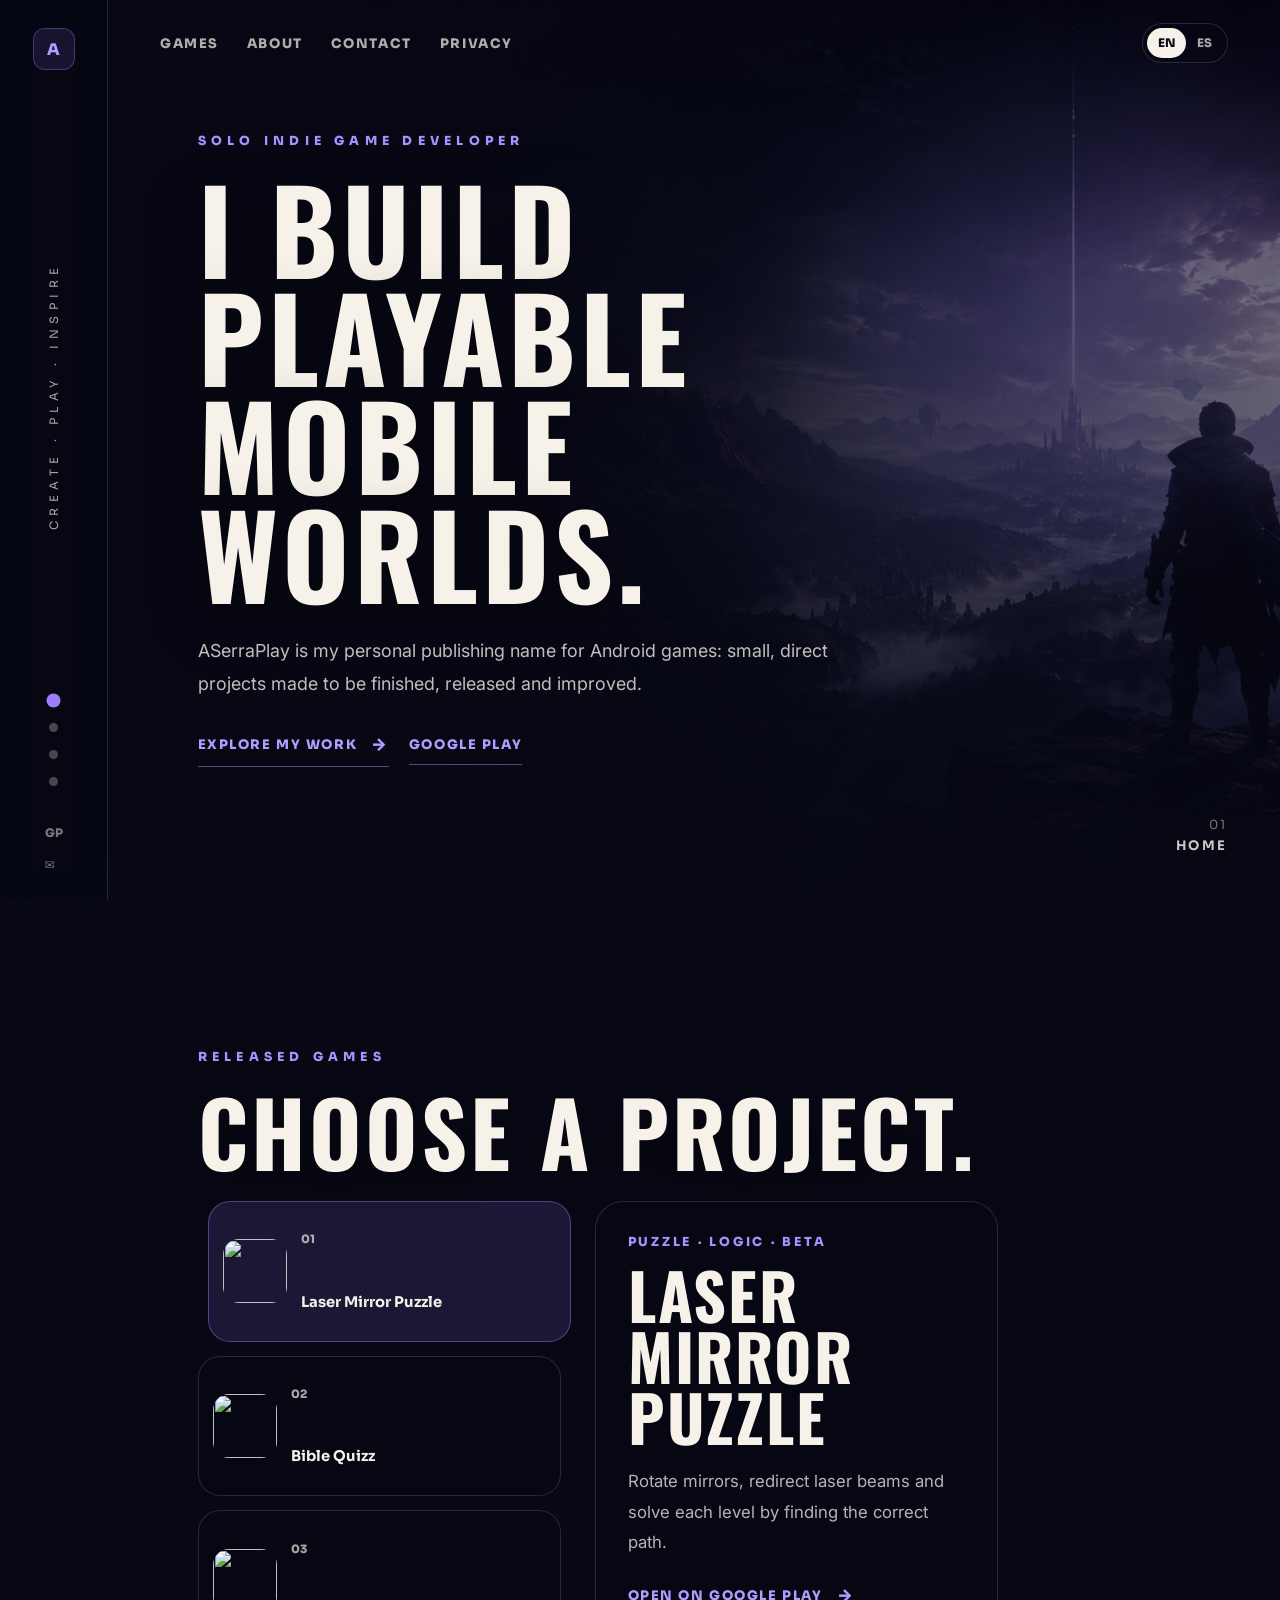
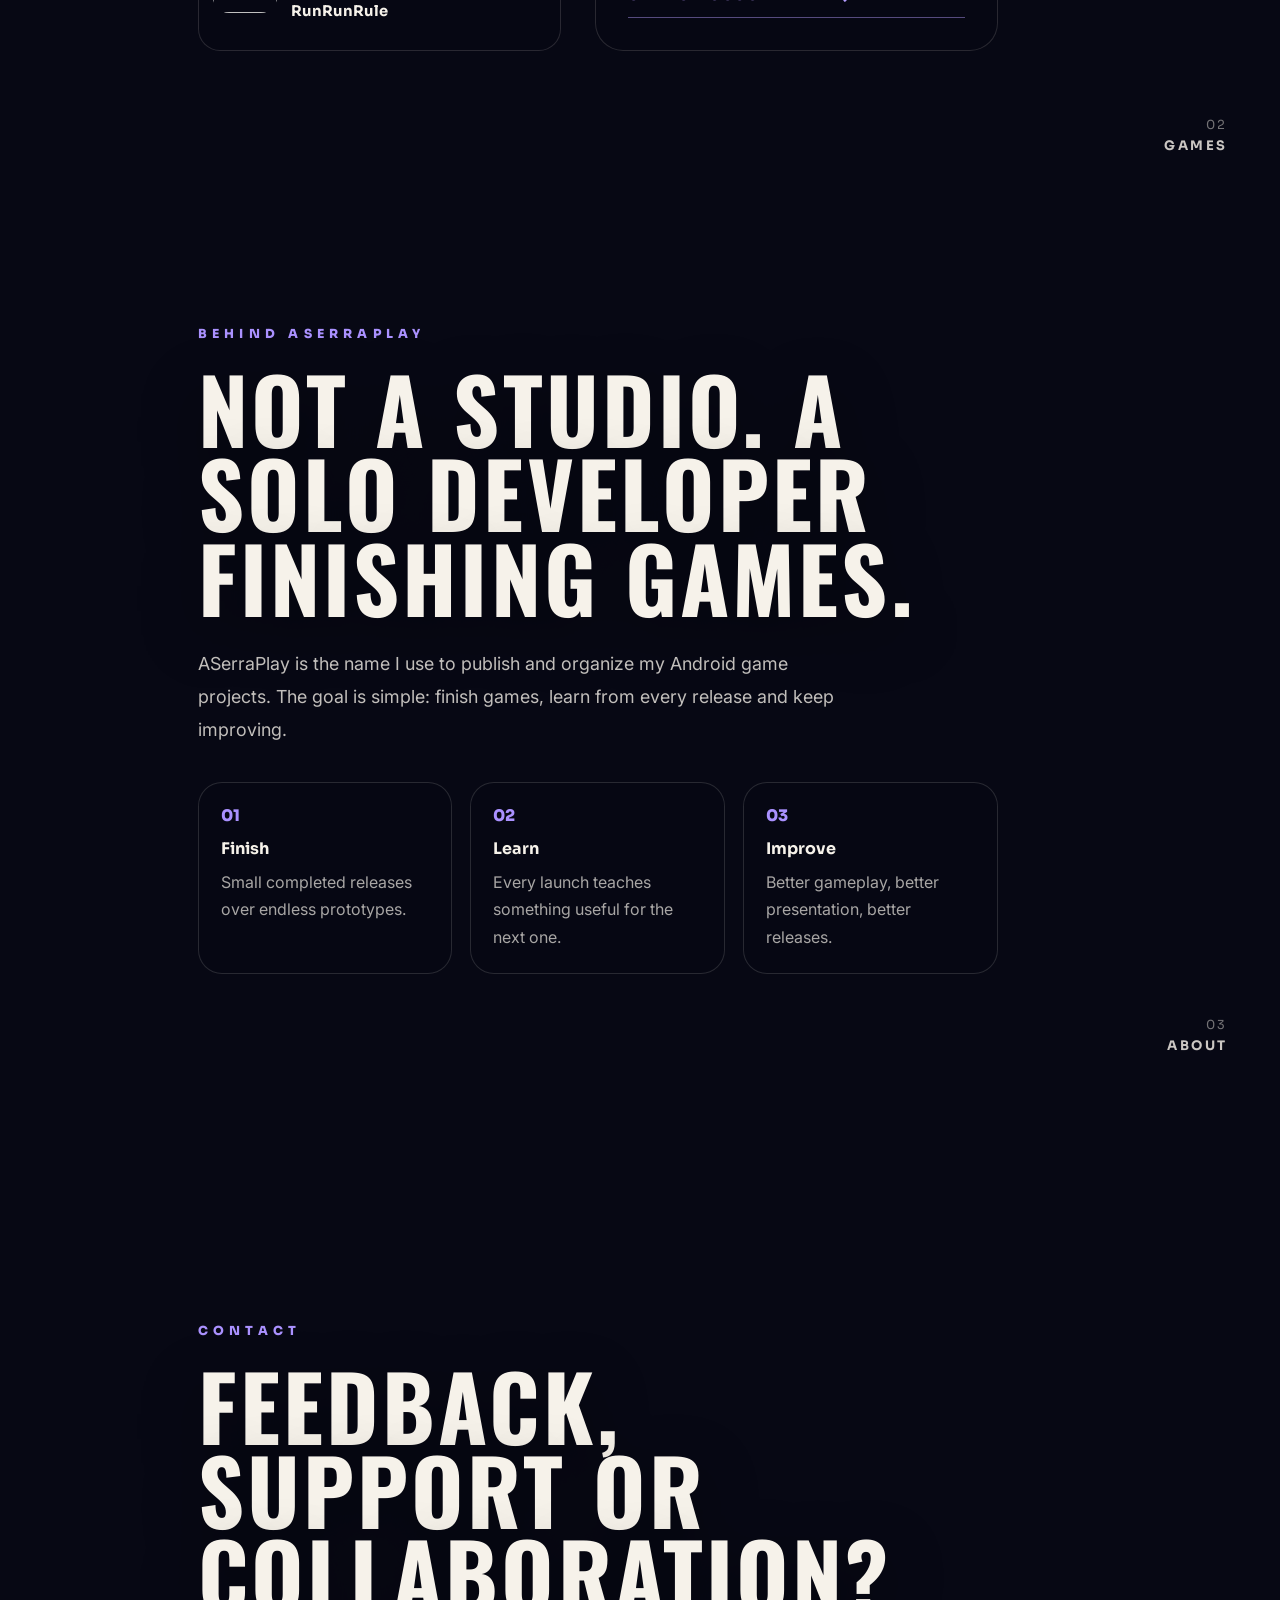
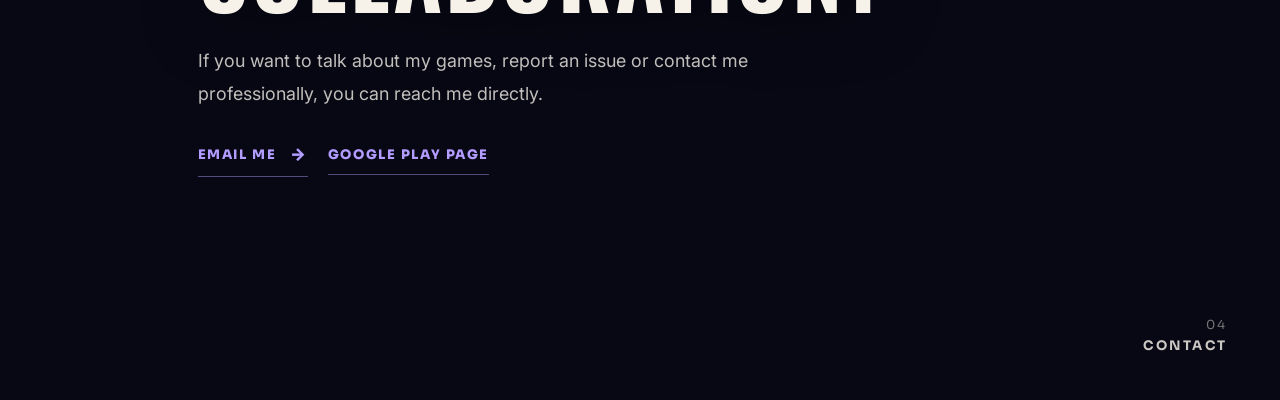
==== index.html @ 37aaf628 "Add files via upload" ====
<!DOCTYPE html>
<html lang="en">
<head>
	<meta charset="UTF-8" />
	<meta name="viewport" content="width=device-width, initial-scale=1.0" />
	<meta name="description" content="ASerraPlay - Solo indie game developer publishing Android games on Google Play." />
	<meta name="theme-color" content="#070814" />
	<title>ASerraPlay | Solo Indie Game Developer</title>

	<link rel="preconnect" href="https://fonts.googleapis.com">
	<link rel="preconnect" href="https://fonts.gstatic.com" crossorigin>
	<link href="https://fonts.googleapis.com/css2?family=Inter:wght@400;500;600;700;800;900&family=Oswald:wght@500;600;700&family=Sora:wght@500;600;700;800&display=swap" rel="stylesheet">
	<link rel="stylesheet" href="style.css" />
</head>

<body data-section="home">
	<div class="background-layer" aria-hidden="true">
		<div class="background-image"></div>
		<div class="background-wash"></div>
	</div>

	<aside class="side-rail" aria-label="Section navigation">
		<a class="rail-logo" href="#home" aria-label="ASerraPlay home">A</a>

		<div class="rail-word">
			<span data-i18n="rail_word">CREATE · PLAY · INSPIRE</span>
		</div>

		<nav class="rail-nav">
			<a class="rail-dot active" href="#home" data-section-link="home" aria-label="Home"></a>
			<a class="rail-dot" href="#games" data-section-link="games" aria-label="Games"></a>
			<a class="rail-dot" href="#about" data-section-link="about" aria-label="About"></a>
			<a class="rail-dot" href="#contact" data-section-link="contact" aria-label="Contact"></a>
		</nav>

		<div class="rail-social">
			<a href="https://play.google.com/store/apps/dev?id=6847439413900177313" target="_blank" rel="noopener noreferrer" aria-label="Google Play">GP</a>
			<a href="mailto:josevicentevicedosilla@gmail.com" aria-label="Email">✉</a>
		</div>
	</aside>

	<header class="topbar">
		<a class="mobile-brand" href="#home">ASerraPlay</a>

		<nav class="topnav" aria-label="Main navigation">
			<a href="#games" data-i18n="nav_games">Games</a>
			<a href="#about" data-i18n="nav_about">About</a>
			<a href="#contact" data-i18n="nav_contact">Contact</a>
			<a href="privacy.html" data-i18n="nav_privacy">Privacy</a>
		</nav>

		<div class="language-switcher" aria-label="Language selector">
			<button type="button" class="language-button active" data-lang="en">EN</button>
			<button type="button" class="language-button" data-lang="es">ES</button>
		</div>
	</header>

	<main class="chapters">
		<section id="home" class="chapter section-watch" data-section="home">
			<div class="chapter-content hero-content">
				<p class="kicker" data-i18n="home_kicker">Solo indie game developer</p>
				<h1 data-i18n="home_title">I build playable mobile worlds.</h1>
				<p class="chapter-text" data-i18n="home_text">
					ASerraPlay is my personal publishing name for Android games: small, direct projects made to be finished, released and improved.
				</p>

				<div class="chapter-actions">
					<a class="action-link primary" href="#games" data-i18n="home_cta">Explore my work</a>
					<a class="action-link" href="https://play.google.com/store/apps/dev?id=6847439413900177313" target="_blank" rel="noopener noreferrer">Google Play</a>
				</div>
			</div>

			<div class="chapter-index">
				<span>01</span>
				<strong data-i18n="chapter_home">Home</strong>
			</div>
		</section>

		<section id="games" class="chapter section-watch" data-section="games">
			<div class="chapter-content games-content">
				<p class="kicker" data-i18n="games_kicker">Released games</p>
				<h2 data-i18n="games_title">Choose a project.</h2>

				<div class="game-stage">
					<div class="game-selector">
						<button class="game-card active" type="button" data-game="laser">
							<img src="https://play-lh.googleusercontent.com/yQySyCnis-KyZTVJMyufh77u9h9bN7KaXSWyweacwN7jy5VwGs_YK_ooF5tl-D0qNmTYKsL-tqhNGzgUgcr3vUo=s256" alt="">
							<span>01</span>
							<strong>Laser Mirror Puzzle</strong>
						</button>

						<button class="game-card" type="button" data-game="bible">
							<img src="https://play-lh.googleusercontent.com/8DmC3WQOvi0omWAX_V3aAlQJLsZTV8gu2kR1A9wtyAd9uMGAxjlXt8NqHxiJWxFTuOM=s256" alt="">
							<span>02</span>
							<strong>Bible Quizz</strong>
						</button>

						<button class="game-card" type="button" data-game="run">
							<img src="https://play-lh.googleusercontent.com/ning4Homll1jps-1wHqouR8YaxKLoKPQzPh86eDR9NspYvNKkcCckux7GwgStFdjnOg=s256" alt="">
							<span>03</span>
							<strong>RunRunRule</strong>
						</button>
					</div>

					<article class="game-detail">
						<p id="gameGenre" class="game-genre">Puzzle · Logic · Beta</p>
						<h3 id="gameTitle">Laser Mirror Puzzle</h3>
						<p id="gameDescription">
							Rotate mirrors, redirect laser beams and solve each level by finding the correct path.
						</p>
						<a id="gameLink" class="action-link primary" href="https://play.google.com/store/apps/details?id=com.ASerraPlay.lasermirror" target="_blank" rel="noopener noreferrer" data-i18n="game_open">
							Open on Google Play
						</a>
					</article>
				</div>
			</div>

			<div class="chapter-index">
				<span>02</span>
				<strong data-i18n="chapter_games">Games</strong>
			</div>
		</section>

		<section id="about" class="chapter section-watch" data-section="about">
			<div class="chapter-content about-content">
				<p class="kicker" data-i18n="about_kicker">Behind ASerraPlay</p>
				<h2 data-i18n="about_title">Not a studio. A solo developer finishing games.</h2>
				<p class="chapter-text" data-i18n="about_text">
					ASerraPlay is the name I use to publish and organize my Android game projects. The goal is simple:
					finish games, learn from every release and keep improving.
				</p>

				<div class="principles">
					<div>
						<span>01</span>
						<strong data-i18n="principle_1_title">Finish</strong>
						<p data-i18n="principle_1_text">Small completed releases over endless prototypes.</p>
					</div>
					<div>
						<span>02</span>
						<strong data-i18n="principle_2_title">Learn</strong>
						<p data-i18n="principle_2_text">Every launch teaches something useful for the next one.</p>
					</div>
					<div>
						<span>03</span>
						<strong data-i18n="principle_3_title">Improve</strong>
						<p data-i18n="principle_3_text">Better gameplay, better presentation, better releases.</p>
					</div>
				</div>
			</div>

			<div class="chapter-index">
				<span>03</span>
				<strong data-i18n="chapter_about">About</strong>
			</div>
		</section>

		<section id="contact" class="chapter section-watch" data-section="contact">
			<div class="chapter-content contact-content">
				<p class="kicker" data-i18n="contact_kicker">Contact</p>
				<h2 data-i18n="contact_title">Feedback, support or collaboration?</h2>
				<p class="chapter-text" data-i18n="contact_text">
					If you want to talk about my games, report an issue or contact me professionally, you can reach me directly.
				</p>

				<div class="chapter-actions">
					<a class="action-link primary" href="mailto:josevicentevicedosilla@gmail.com" data-i18n="contact_email">Email me</a>
					<a class="action-link" href="https://play.google.com/store/apps/dev?id=6847439413900177313" target="_blank" rel="noopener noreferrer" data-i18n="contact_play">Google Play page</a>
				</div>
			</div>

			<div class="chapter-index">
				<span>04</span>
				<strong data-i18n="chapter_contact">Contact</strong>
			</div>
		</section>
	</main>

	<script src="script.js"></script>
</body>
</html>
---- style.css ----
* {
	box-sizing: border-box;
	margin: 0;
	padding: 0;
}

:root {
	--bg: #070814;
	--text: #f6f2ea;
	--muted: rgba(246, 242, 234, 0.68);
	--soft: rgba(246, 242, 234, 0.12);
	--line: rgba(246, 242, 234, 0.14);
	--accent: #9c7cff;
	--accent-2: #e7b86f;
	--panel: rgba(7, 8, 20, 0.42);
	--panel-strong: rgba(7, 8, 20, 0.68);
	--font-body: Inter, system-ui, sans-serif;
	--font-display: Oswald, Inter, system-ui, sans-serif;
	--font-ui: Sora, Inter, system-ui, sans-serif;

	--bg-image: url("assets/backgrounds/home-bg.png");
	--bg-position: center center;
	--bg-size: cover;
	--bg-opacity: 1;
	--shade-left: rgba(7, 8, 20, 0.95);
	--shade-mid: rgba(7, 8, 20, 0.55);
	--shade-right: rgba(7, 8, 20, 0.18);
}

body[data-section="home"] {
	--bg-image: url("assets/backgrounds/home-bg.png");
	--bg-position: center center;
	--shade-left: rgba(7, 8, 20, 0.96);
	--shade-mid: rgba(7, 8, 20, 0.58);
	--shade-right: rgba(7, 8, 20, 0.18);
}

body[data-section="games"] {
	--bg-image: url("assets/backgrounds/games-bg.png");
	--bg-position: center top;
	--shade-left: rgba(7, 8, 20, 0.95);
	--shade-mid: rgba(7, 8, 20, 0.66);
	--shade-right: rgba(7, 8, 20, 0.32);
}

body[data-section="about"] {
	--bg-image: url("assets/backgrounds/about-bg.png");
	--bg-position: center center;
	--shade-left: rgba(7, 8, 20, 0.95);
	--shade-mid: rgba(7, 8, 20, 0.60);
	--shade-right: rgba(7, 8, 20, 0.24);
}

body[data-section="contact"] {
	--bg-image: url("assets/backgrounds/contact-bg.png");
	--bg-position: center bottom;
	--shade-left: rgba(7, 8, 20, 0.96);
	--shade-mid: rgba(7, 8, 20, 0.62);
	--shade-right: rgba(7, 8, 20, 0.28);
}

html {
	scroll-behavior: smooth;
	scroll-snap-type: y mandatory;
}

body {
	min-height: 100vh;
	background: var(--bg);
	color: var(--text);
	font-family: var(--font-body);
	overflow-x: hidden;
}

a {
	color: inherit;
	text-decoration: none;
}

button {
	font: inherit;
}

.background-layer {
	position: fixed;
	inset: 0;
	z-index: -10;
	overflow: hidden;
	background: #070814;
}

.background-image {
	position: absolute;
	inset: 0;
	background-image: var(--bg-image);
	background-size: var(--bg-size);
	background-position: var(--bg-position);
	background-repeat: no-repeat;
	opacity: var(--bg-opacity);
	transform: scale(1.035);
	filter: saturate(0.95) contrast(1.06);
	transition:
		background-image 0.55s ease,
		background-position 0.7s ease,
		filter 0.7s ease,
		transform 0.7s ease;
}

.background-wash {
	position: absolute;
	inset: 0;
	background:
		linear-gradient(90deg, var(--shade-left) 0%, var(--shade-mid) 43%, var(--shade-right) 100%),
		radial-gradient(circle at 84% 34%, rgba(156, 124, 255, 0.18), transparent 25%),
		linear-gradient(180deg, rgba(7,8,20,0.18), rgba(7,8,20,0.72) 76%, rgba(7,8,20,0.92));
	transition: background 0.7s ease;
}

.side-rail {
	position: fixed;
	inset: 0 auto 0 0;
	width: 108px;
	z-index: 20;
	border-right: 1px solid var(--line);
	background: rgba(7, 8, 20, 0.36);
	backdrop-filter: blur(18px);
	display: grid;
	grid-template-rows: 96px 1fr auto auto;
	justify-items: center;
}

.rail-logo {
	width: 42px;
	height: 42px;
	margin-top: 28px;
	display: grid;
	place-items: center;
	border-radius: 12px;
	background: rgba(156, 124, 255, 0.12);
	border: 1px solid rgba(156, 124, 255, 0.34);
	color: #b39cff;
	font-family: var(--font-ui);
	font-weight: 900;
}

.rail-word {
	align-self: center;
	writing-mode: vertical-rl;
	transform: rotate(180deg);
	color: var(--muted);
	font-family: var(--font-ui);
	font-size: 0.72rem;
	letter-spacing: 0.48em;
	text-transform: uppercase;
}

.rail-nav {
	display: grid;
	gap: 18px;
	align-self: center;
	margin-bottom: 40px;
}

.rail-dot {
	width: 9px;
	height: 9px;
	border-radius: 999px;
	background: rgba(246,242,234,0.28);
	transition: transform 0.2s ease, background 0.2s ease;
}

.rail-dot.active,
.rail-dot:hover {
	background: var(--accent);
	transform: scale(1.55);
}

.rail-social {
	display: grid;
	gap: 18px;
	margin-bottom: 28px;
	color: rgba(246,242,234,0.48);
	font-family: var(--font-ui);
	font-weight: 900;
	font-size: 0.74rem;
}

.rail-social a:hover {
	color: var(--text);
}

.topbar {
	position: fixed;
	z-index: 18;
	left: 108px;
	right: 0;
	top: 0;
	min-height: 86px;
	display: flex;
	align-items: center;
	justify-content: space-between;
	padding: 0 52px;
	pointer-events: none;
}

.mobile-brand,
.topnav,
.language-switcher {
	pointer-events: auto;
}

.mobile-brand {
	display: none;
	font-family: var(--font-ui);
	font-weight: 900;
}

.topnav {
	display: flex;
	align-items: center;
	gap: 28px;
	color: rgba(246,242,234,0.70);
	font-family: var(--font-ui);
	font-size: 0.82rem;
	font-weight: 800;
	text-transform: uppercase;
	letter-spacing: 0.12em;
}

.topnav a {
	transition: color 0.2s ease, transform 0.2s ease;
}

.topnav a:hover {
	color: var(--text);
	transform: translateY(-2px);
}

.language-switcher {
	display: inline-flex;
	padding: 4px;
	border: 1px solid var(--line);
	border-radius: 999px;
	background: rgba(7,8,20,0.36);
	backdrop-filter: blur(16px);
}

.language-button {
	cursor: pointer;
	border: 0;
	padding: 8px 11px;
	border-radius: 999px;
	background: transparent;
	color: var(--muted);
	font-family: var(--font-ui);
	font-size: 0.74rem;
	font-weight: 900;
}

.language-button.active,
.language-button:hover {
	background: var(--text);
	color: var(--bg);
}

.chapters {
	margin-left: 108px;
}

.chapter {
	position: relative;
	min-height: 100vh;
	scroll-snap-align: start;
	display: flex;
	align-items: center;
	padding: 120px 7vw;
}

.chapter-content {
	max-width: 800px;
	animation: chapterIn 0.85s cubic-bezier(.2,.8,.2,1) both;
}

@keyframes chapterIn {
	from {
		opacity: 0;
		transform: translateY(28px);
	}
	to {
		opacity: 1;
		transform: translateY(0);
	}
}

.kicker {
	color: #aa91ff;
	font-family: var(--font-ui);
	font-size: 0.78rem;
	font-weight: 900;
	letter-spacing: 0.42em;
	text-transform: uppercase;
	margin-bottom: 24px;
}

h1,
h2 {
	font-family: var(--font-display);
	font-weight: 700;
	text-transform: uppercase;
	letter-spacing: 0.035em;
	line-height: 0.94;
	text-shadow: 0 18px 60px rgba(0,0,0,0.42);
}

h1 {
	font-size: clamp(4.2rem, 9vw, 9.7rem);
	max-width: 980px;
	margin-bottom: 28px;
}

h2 {
	font-size: clamp(3.3rem, 7vw, 7.2rem);
	max-width: 920px;
	margin-bottom: 28px;
}

.chapter-text {
	color: rgba(246,242,234,0.78);
	max-width: 650px;
	font-size: 1.12rem;
	line-height: 1.85;
	margin-bottom: 34px;
}

.chapter-actions {
	display: flex;
	flex-wrap: wrap;
	align-items: center;
	gap: 20px;
}

.action-link {
	position: relative;
	display: inline-flex;
	align-items: center;
	gap: 14px;
	color: #b39cff;
	font-family: var(--font-ui);
	font-size: 0.82rem;
	font-weight: 900;
	letter-spacing: 0.12em;
	text-transform: uppercase;
	padding-bottom: 12px;
}

.action-link::after {
	content: "";
	position: absolute;
	left: 0;
	bottom: 0;
	width: 100%;
	height: 1px;
	background: currentColor;
	opacity: 0.45;
	transition: width 0.2s ease;
}

.action-link:hover::after {
	width: 130%;
}

.action-link.primary::before {
	content: "→";
	order: 2;
	font-size: 1.05rem;
}

.chapter-index {
	position: absolute;
	right: 52px;
	bottom: 46px;
	display: grid;
	gap: 4px;
	text-align: right;
	color: rgba(246,242,234,0.46);
	font-family: var(--font-ui);
	text-transform: uppercase;
	letter-spacing: 0.16em;
}

.chapter-index span {
	font-size: 0.78rem;
}

.chapter-index strong {
	color: rgba(246,242,234,0.82);
	font-size: 0.82rem;
}

.game-stage {
	display: grid;
	grid-template-columns: minmax(280px, 440px) minmax(320px, 560px);
	gap: 34px;
	align-items: stretch;
}

.game-selector {
	display: grid;
	gap: 14px;
}

.game-card {
	cursor: pointer;
	border: 1px solid var(--line);
	background: rgba(7,8,20,0.46);
	backdrop-filter: blur(14px);
	border-radius: 22px;
	padding: 14px;
	color: var(--text);
	display: grid;
	grid-template-columns: 64px auto;
	gap: 14px;
	align-items: center;
	text-align: left;
	transition: transform 0.22s ease, background 0.22s ease, border-color 0.22s ease;
}

.game-card:hover,
.game-card.active {
	transform: translateX(10px);
	background: rgba(156,124,255,0.14);
	border-color: rgba(156,124,255,0.42);
}

.game-card img {
	width: 64px;
	height: 64px;
	border-radius: 16px;
	object-fit: cover;
	grid-row: span 2;
}

.game-card span {
	color: var(--muted);
	font-family: var(--font-ui);
	font-size: 0.72rem;
	font-weight: 900;
}

.game-card strong {
	font-family: var(--font-ui);
	font-size: 0.92rem;
}

.game-detail {
	border: 1px solid var(--line);
	background: rgba(7,8,20,0.44);
	backdrop-filter: blur(18px);
	border-radius: 28px;
	padding: 32px;
	min-height: 320px;
	display: flex;
	flex-direction: column;
	justify-content: center;
}

.game-genre {
	color: #aa91ff;
	font-family: var(--font-ui);
	font-size: 0.78rem;
	font-weight: 900;
	letter-spacing: 0.22em;
	text-transform: uppercase;
	margin-bottom: 14px;
}

.game-detail h3 {
	font-family: var(--font-display);
	font-size: clamp(2.6rem, 5vw, 5.6rem);
	text-transform: uppercase;
	letter-spacing: 0.03em;
	line-height: 0.95;
	margin-bottom: 20px;
}

.game-detail p:not(.game-genre) {
	color: rgba(246,242,234,0.74);
	font-size: 1.05rem;
	line-height: 1.8;
	margin-bottom: 28px;
}

.principles {
	display: grid;
	grid-template-columns: repeat(3, minmax(0, 1fr));
	gap: 18px;
	margin-top: 36px;
}

.principles div {
	border: 1px solid var(--line);
	background: rgba(7,8,20,0.42);
	backdrop-filter: blur(14px);
	border-radius: 24px;
	padding: 22px;
}

.principles span {
	display: block;
	color: #aa91ff;
	font-family: var(--font-ui);
	font-weight: 900;
	margin-bottom: 12px;
}

.principles strong {
	display: block;
	font-family: var(--font-ui);
	font-size: 1rem;
	margin-bottom: 10px;
}

.principles p {
	color: rgba(246,242,234,0.68);
	line-height: 1.7;
}

@media (max-width: 1100px) {
	h1 {
		font-size: clamp(3.5rem, 11vw, 7.5rem);
	}

	.game-stage {
		grid-template-columns: 1fr;
	}

	.principles {
		grid-template-columns: 1fr;
	}
}

@media (max-width: 820px) {
	html {
		scroll-snap-type: none;
	}

	.side-rail {
		display: none;
	}

	.topbar {
		left: 0;
		min-height: 74px;
		padding: 0 20px;
		background: rgba(7,8,20,0.52);
		backdrop-filter: blur(18px);
		border-bottom: 1px solid var(--line);
	}

	.mobile-brand {
		display: block;
	}

	.topnav {
		display: none;
	}

	.chapters {
		margin-left: 0;
	}

	.chapter {
		min-height: auto;
		padding: 116px 24px 84px;
	}

	.chapter-index {
		display: none;
	}

	h1 {
		font-size: clamp(3.2rem, 16vw, 5.6rem);
	}

	h2 {
		font-size: clamp(2.8rem, 14vw, 4.8rem);
	}

	.background-image {
		background-position: center center;
	}

	.background-wash {
		background:
			linear-gradient(90deg, rgba(7,8,20,0.90), rgba(7,8,20,0.68)),
			linear-gradient(180deg, rgba(7,8,20,0.20), rgba(7,8,20,0.88));
	}
}

@media (max-width: 520px) {
	.game-card {
		grid-template-columns: 52px auto;
	}

	.game-card img {
		width: 52px;
		height: 52px;
		border-radius: 14px;
	}

	.game-detail {
		padding: 24px;
	}
}
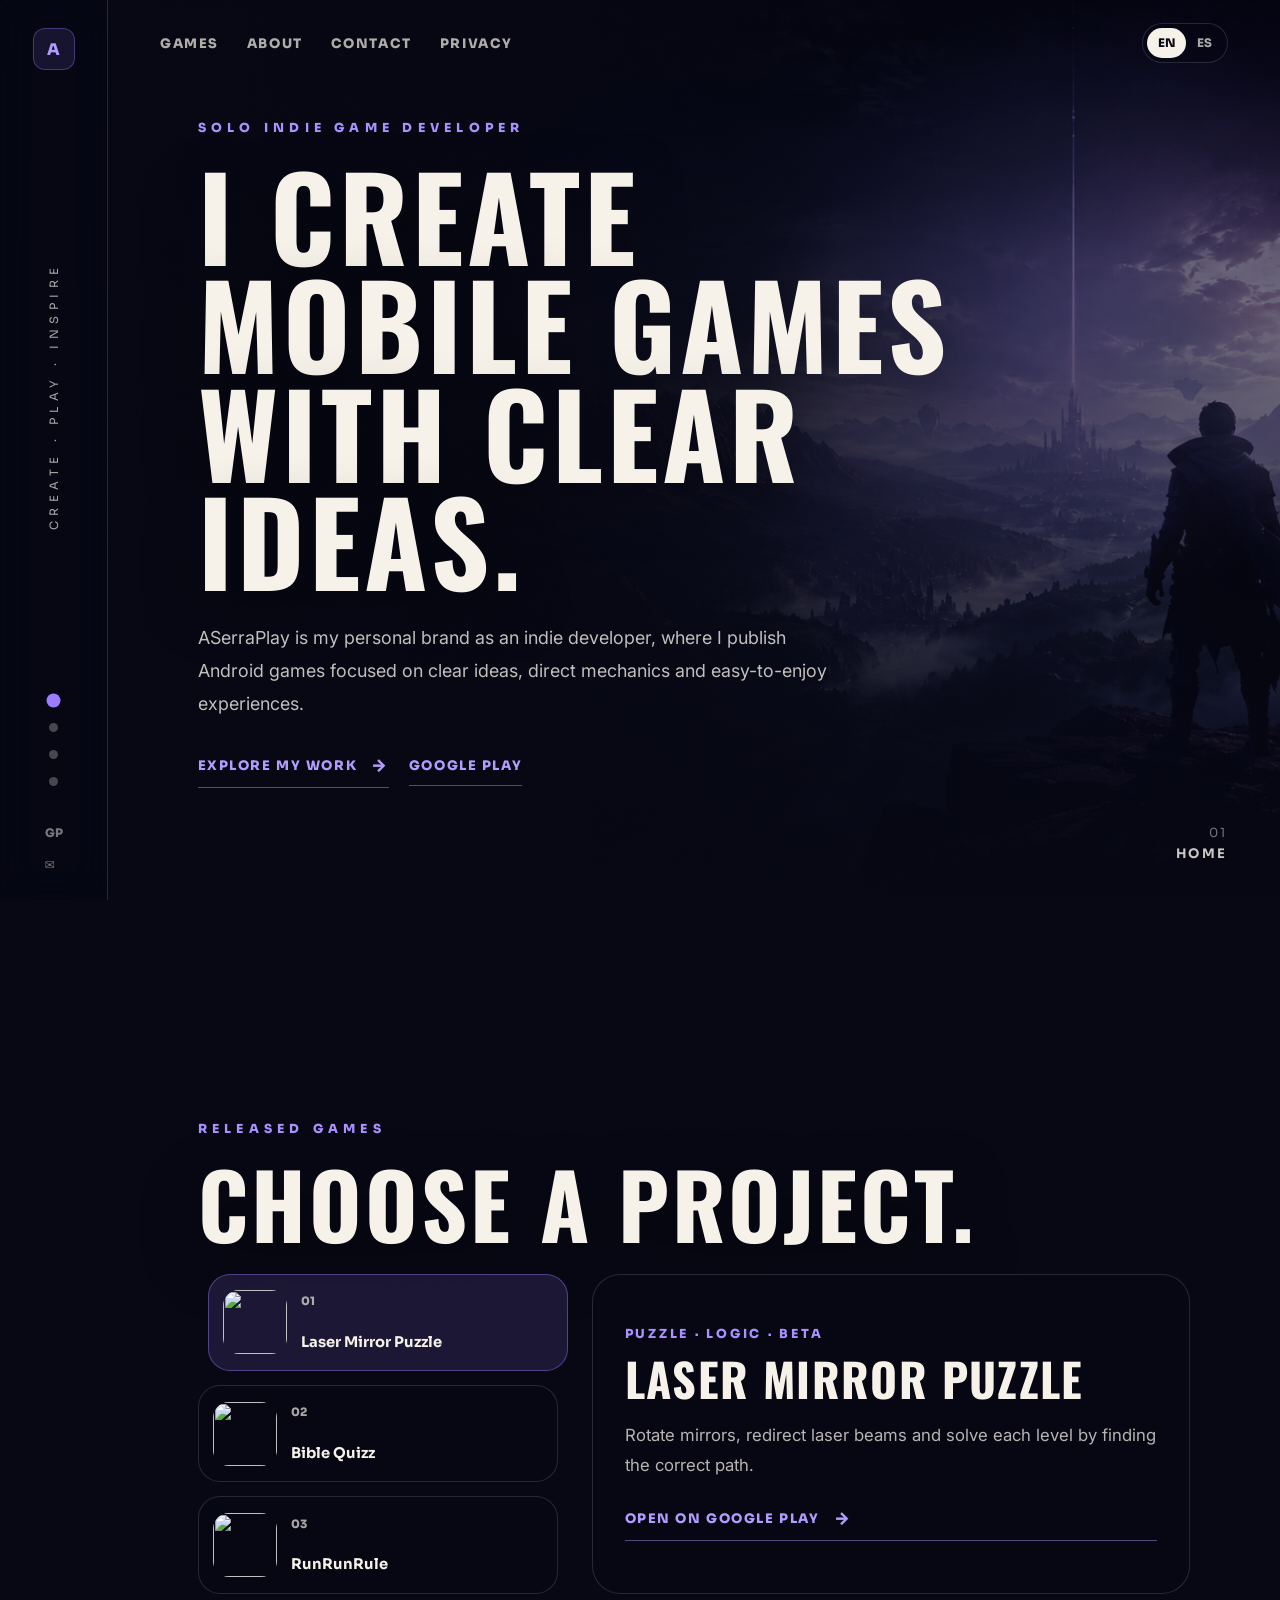
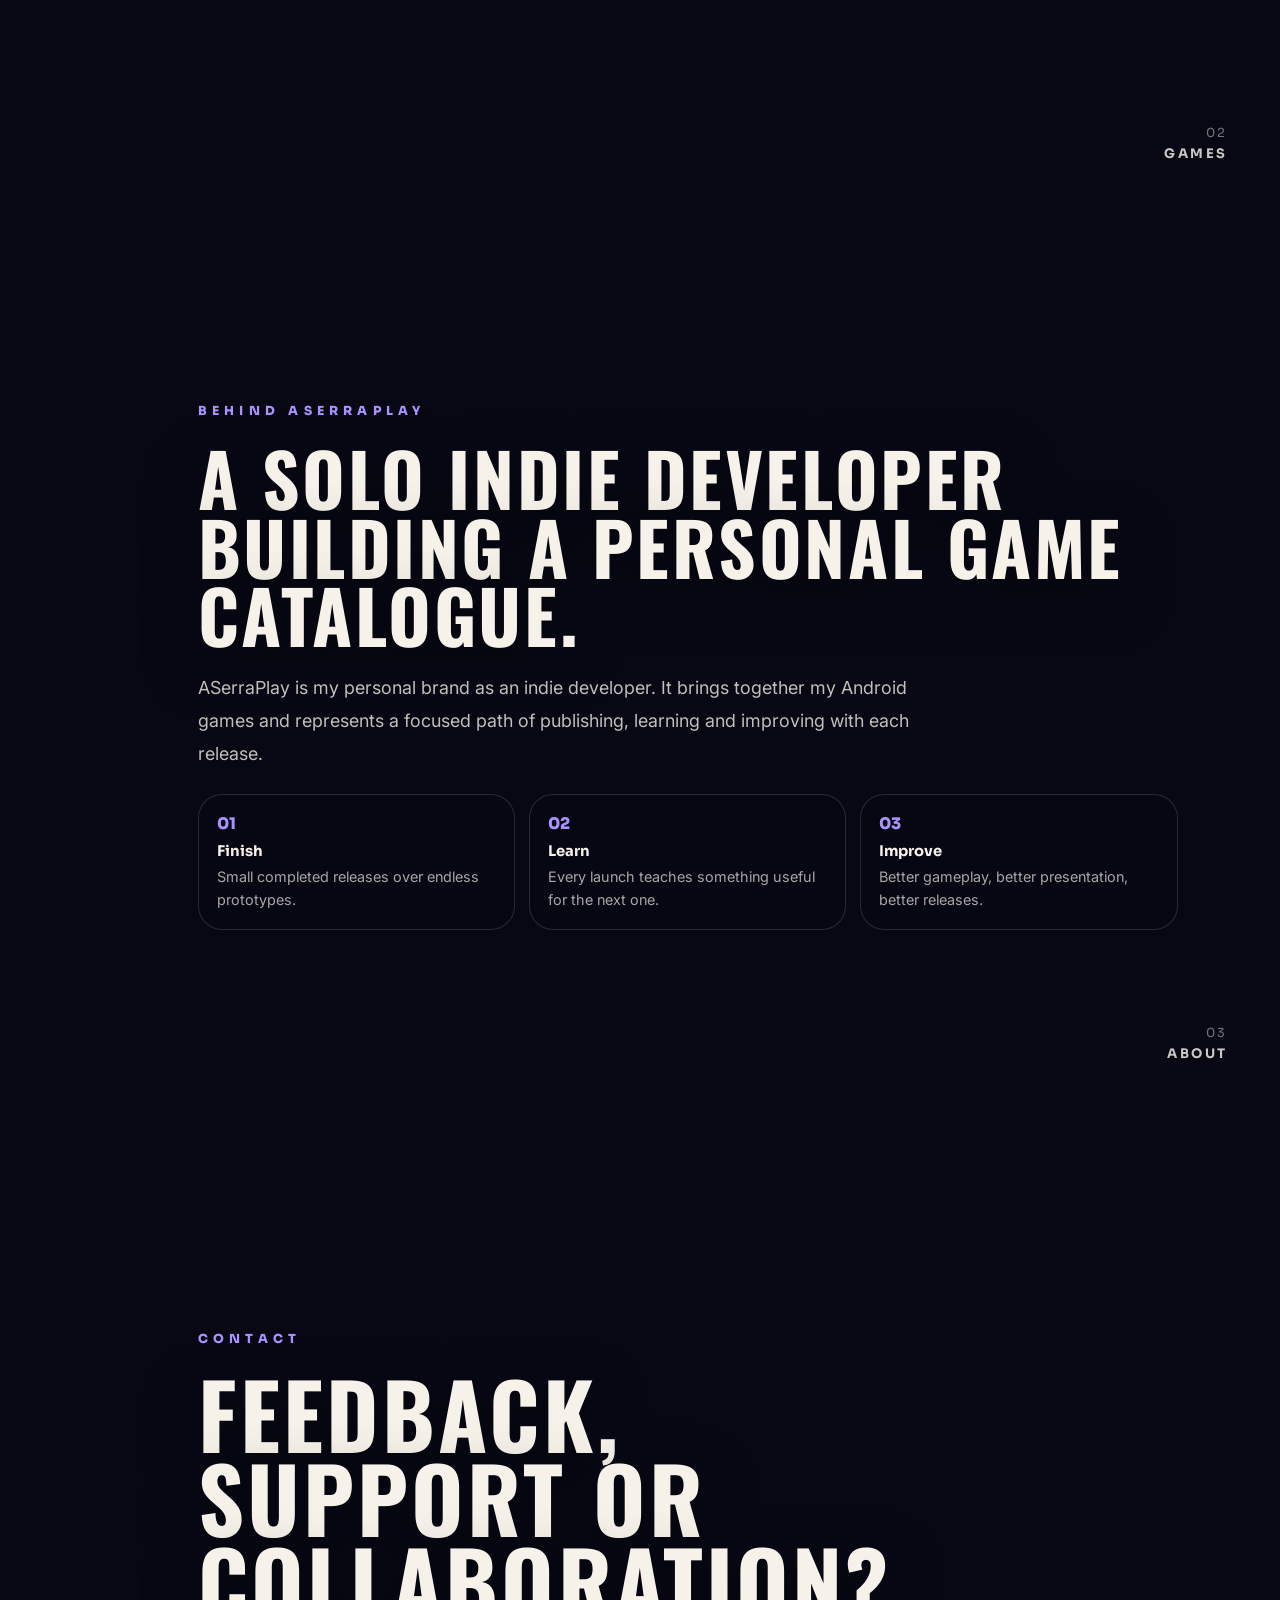
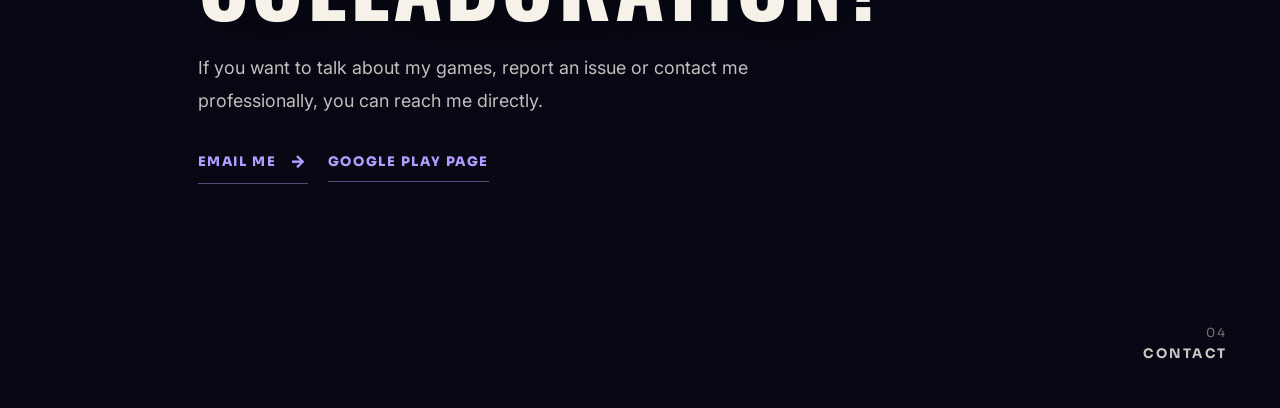
==== commit cd3dce0c: "Add files via upload" ====
--- a/index.html
+++ b/index.html
@@ -59,9 +59,9 @@
 		<section id="home" class="chapter section-watch" data-section="home">
 			<div class="chapter-content hero-content">
 				<p class="kicker" data-i18n="home_kicker">Solo indie game developer</p>
-				<h1 data-i18n="home_title">I build playable mobile worlds.</h1>
+				<h1 data-i18n="home_title">I create mobile games with clear ideas.</h1>
 				<p class="chapter-text" data-i18n="home_text">
-					ASerraPlay is my personal publishing name for Android games: small, direct projects made to be finished, released and improved.
+					ASerraPlay is my personal brand as an indie developer, where I publish Android games focused on clear ideas, direct mechanics and easy-to-enjoy experiences.
 				</p>
 
 				<div class="chapter-actions">
@@ -124,7 +124,7 @@
 		<section id="about" class="chapter section-watch" data-section="about">
 			<div class="chapter-content about-content">
 				<p class="kicker" data-i18n="about_kicker">Behind ASerraPlay</p>
-				<h2 data-i18n="about_title">Not a studio. A solo developer finishing games.</h2>
+				<h2 data-i18n="about_title">A solo indie developer building a personal game catalogue.</h2>
 				<p class="chapter-text" data-i18n="about_text">
 					ASerraPlay is the name I use to publish and organize my Android game projects. The goal is simple:
 					finish games, learn from every release and keep improving.
--- a/style.css
+++ b/style.css
@@ -525,6 +525,50 @@
 	line-height: 1.7;
 }
 
+
+
+/* About section tuning: keep the "principles" cards inside one chapter screen */
+.about-content {
+	max-width: min(980px, 100%);
+}
+
+#about .chapter-text {
+	max-width: 760px;
+	margin-bottom: 24px;
+}
+
+#about h2 {
+	font-size: clamp(2.75rem, 5.7vw, 5.8rem);
+	max-width: 980px;
+	margin-bottom: 22px;
+}
+
+#about .principles {
+	max-width: 980px;
+	gap: 14px;
+	margin-top: 24px;
+}
+
+#about .principles div {
+	padding: 18px;
+	min-height: 0;
+}
+
+#about .principles strong {
+	font-size: 0.92rem;
+	margin-bottom: 6px;
+}
+
+#about .principles p {
+	font-size: 0.9rem;
+	line-height: 1.55;
+}
+
+#about .principles span {
+	margin-bottom: 8px;
+}
+
+
 @media (max-width: 1100px) {
 	h1 {
 		font-size: clamp(3.5rem, 11vw, 7.5rem);
@@ -537,6 +581,20 @@
 	.principles {
 		grid-template-columns: 1fr;
 	}
+
+	#about h2 {
+		font-size: clamp(2.6rem, 9vw, 4.8rem);
+	}
+
+	#about .principles {
+		grid-template-columns: 1fr;
+		max-width: 720px;
+	}
+
+	#about .principles div {
+		padding: 18px 20px;
+	}
+
 }
 
 @media (max-width: 820px) {
@@ -612,3 +670,143 @@
 		padding: 24px;
 	}
 }
+
+
+@media (min-width: 1101px) {
+	#about.chapter {
+		padding-top: 96px;
+		padding-bottom: 78px;
+	}
+}
+
+
+/* Soft fix for the Games detail panel.
+   Keeps the previous look, but prevents RunRunRule / descriptions from escaping the panel. */
+.game-stage {
+	grid-template-columns: minmax(280px, 420px) minmax(0, 560px);
+	max-width: 1040px;
+}
+
+.game-detail {
+	min-width: 0;
+	max-width: 100%;
+	overflow: hidden;
+}
+
+.game-detail h3 {
+	max-width: 100%;
+	font-size: clamp(2.45rem, 4.4vw, 5rem);
+	line-height: 0.96;
+	white-space: normal;
+	overflow-wrap: break-word;
+	word-break: normal;
+}
+
+.game-detail p:not(.game-genre) {
+	max-width: 100%;
+	overflow-wrap: break-word;
+}
+
+@media (max-width: 1100px) {
+	.game-stage {
+		grid-template-columns: 1fr;
+		max-width: 760px;
+	}
+
+	.game-detail h3 {
+		font-size: clamp(2.35rem, 8vw, 4.4rem);
+	}
+}
+
+@media (max-width: 520px) {
+	.game-detail h3 {
+		font-size: clamp(2rem, 11vw, 3.35rem);
+	}
+}
+
+
+/* Final Games panel width fix.
+   The problem was not that the title needed to wrap:
+   the Games chapter needed more horizontal room.
+   This keeps the detail panel wide on desktop and prevents the title from pushing the panel down. */
+
+.games-content {
+	max-width: min(1180px, calc(100vw - 108px - 14vw));
+	width: min(1180px, calc(100vw - 108px - 14vw));
+}
+
+.game-stage {
+	grid-template-columns: minmax(280px, 420px) minmax(520px, 680px);
+	max-width: none;
+	width: 100%;
+	align-items: stretch;
+}
+
+.game-detail {
+	min-width: 0;
+	max-width: 100%;
+	overflow: hidden;
+}
+
+.game-detail h3 {
+	max-width: 100%;
+	white-space: nowrap;
+	overflow: hidden;
+	text-overflow: ellipsis;
+	font-size: clamp(2.35rem, 3.8vw, 4.55rem);
+	line-height: 0.96;
+}
+
+.game-detail p:not(.game-genre) {
+	max-width: 620px;
+}
+
+/* In medium screens, keep the horizontal layout a little longer,
+   but make the title smaller instead of wrapping immediately. */
+@media (max-width: 1280px) {
+	.games-content {
+		max-width: min(1040px, calc(100vw - 108px - 10vw));
+		width: min(1040px, calc(100vw - 108px - 10vw));
+	}
+
+	.game-stage {
+		grid-template-columns: minmax(260px, 360px) minmax(480px, 1fr);
+	}
+
+	.game-detail h3 {
+		font-size: clamp(2.25rem, 3.6vw, 4rem);
+	}
+}
+
+/* Once there is truly not enough room, then stack normally. */
+@media (max-width: 980px) {
+	.games-content {
+		width: 100%;
+		max-width: 760px;
+	}
+
+	.game-stage {
+		grid-template-columns: 1fr;
+		max-width: 760px;
+	}
+
+	.game-detail h3 {
+		white-space: normal;
+		overflow: visible;
+		text-overflow: initial;
+		font-size: clamp(2.35rem, 8vw, 4.4rem);
+	}
+}
+
+@media (max-width: 820px) {
+	.games-content {
+		width: 100%;
+		max-width: 100%;
+	}
+}
+
+@media (max-width: 520px) {
+	.game-detail h3 {
+		font-size: clamp(2rem, 11vw, 3.35rem);
+	}
+}
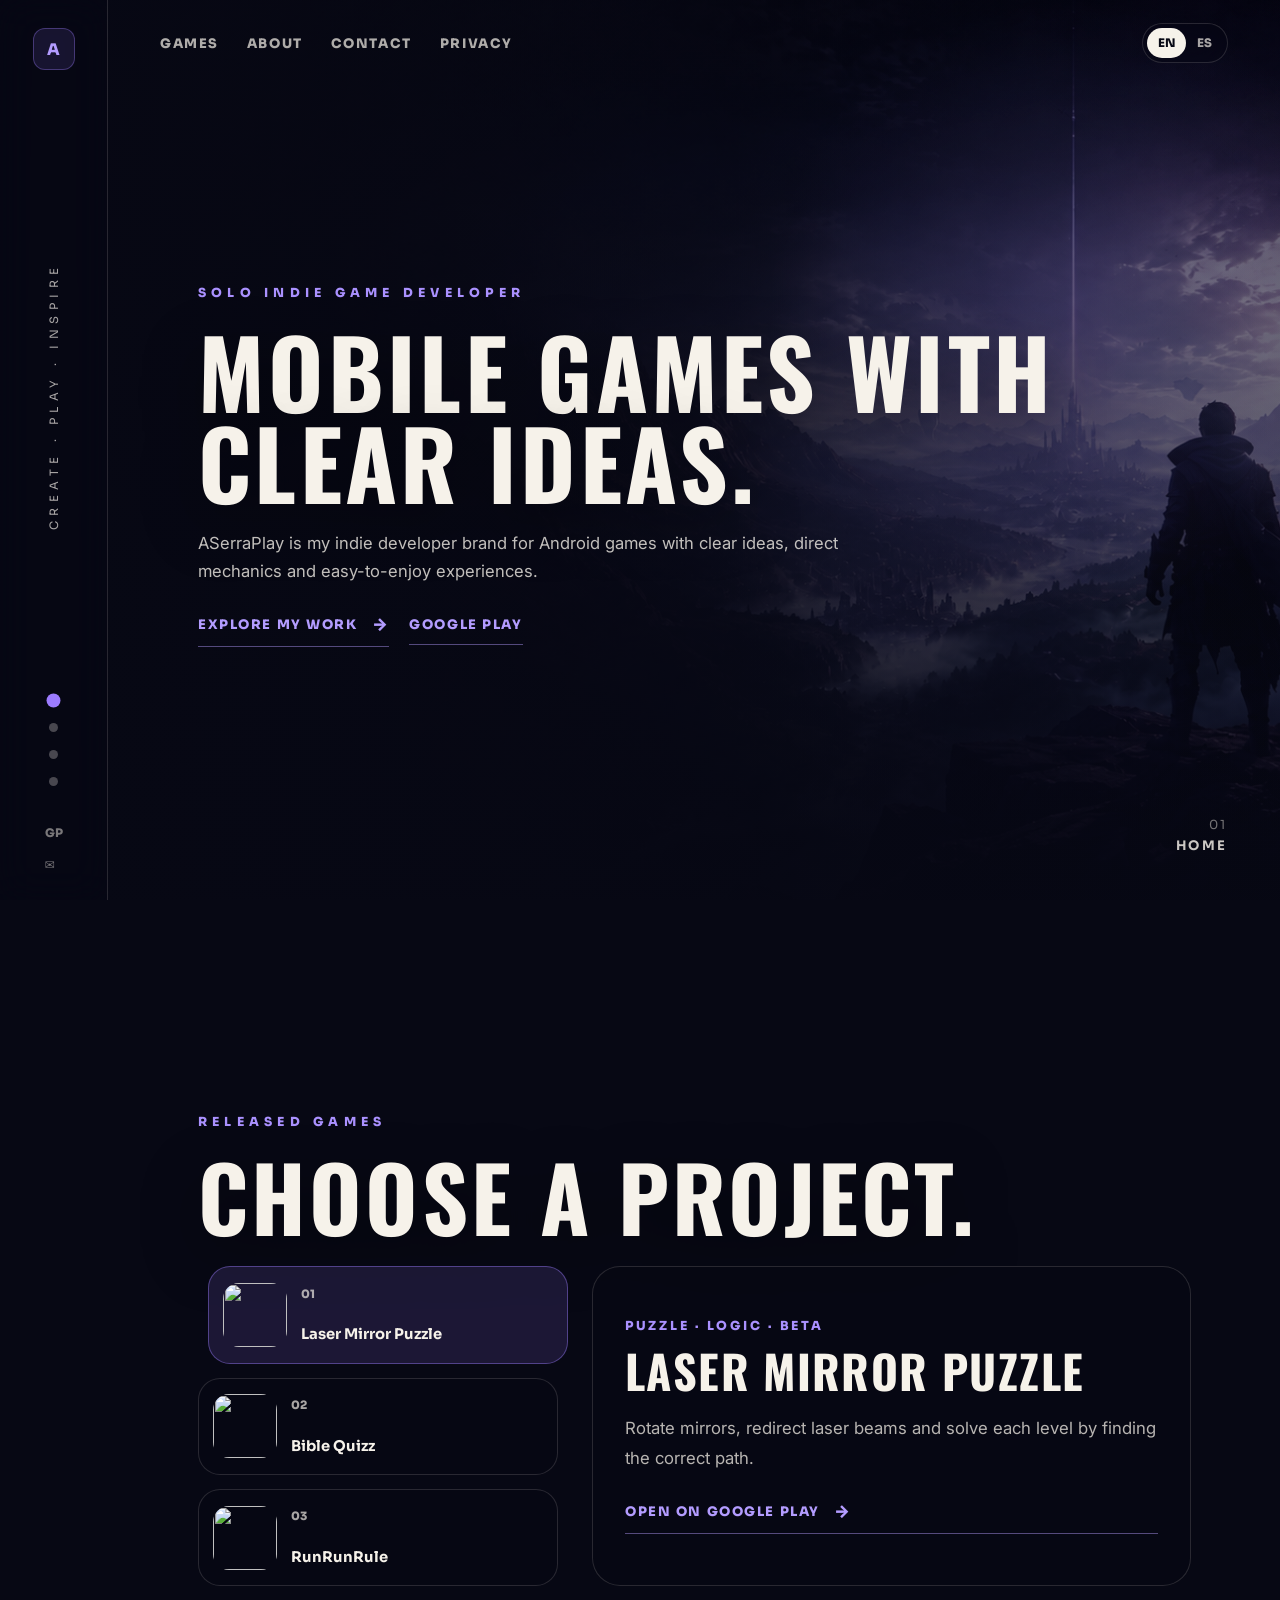
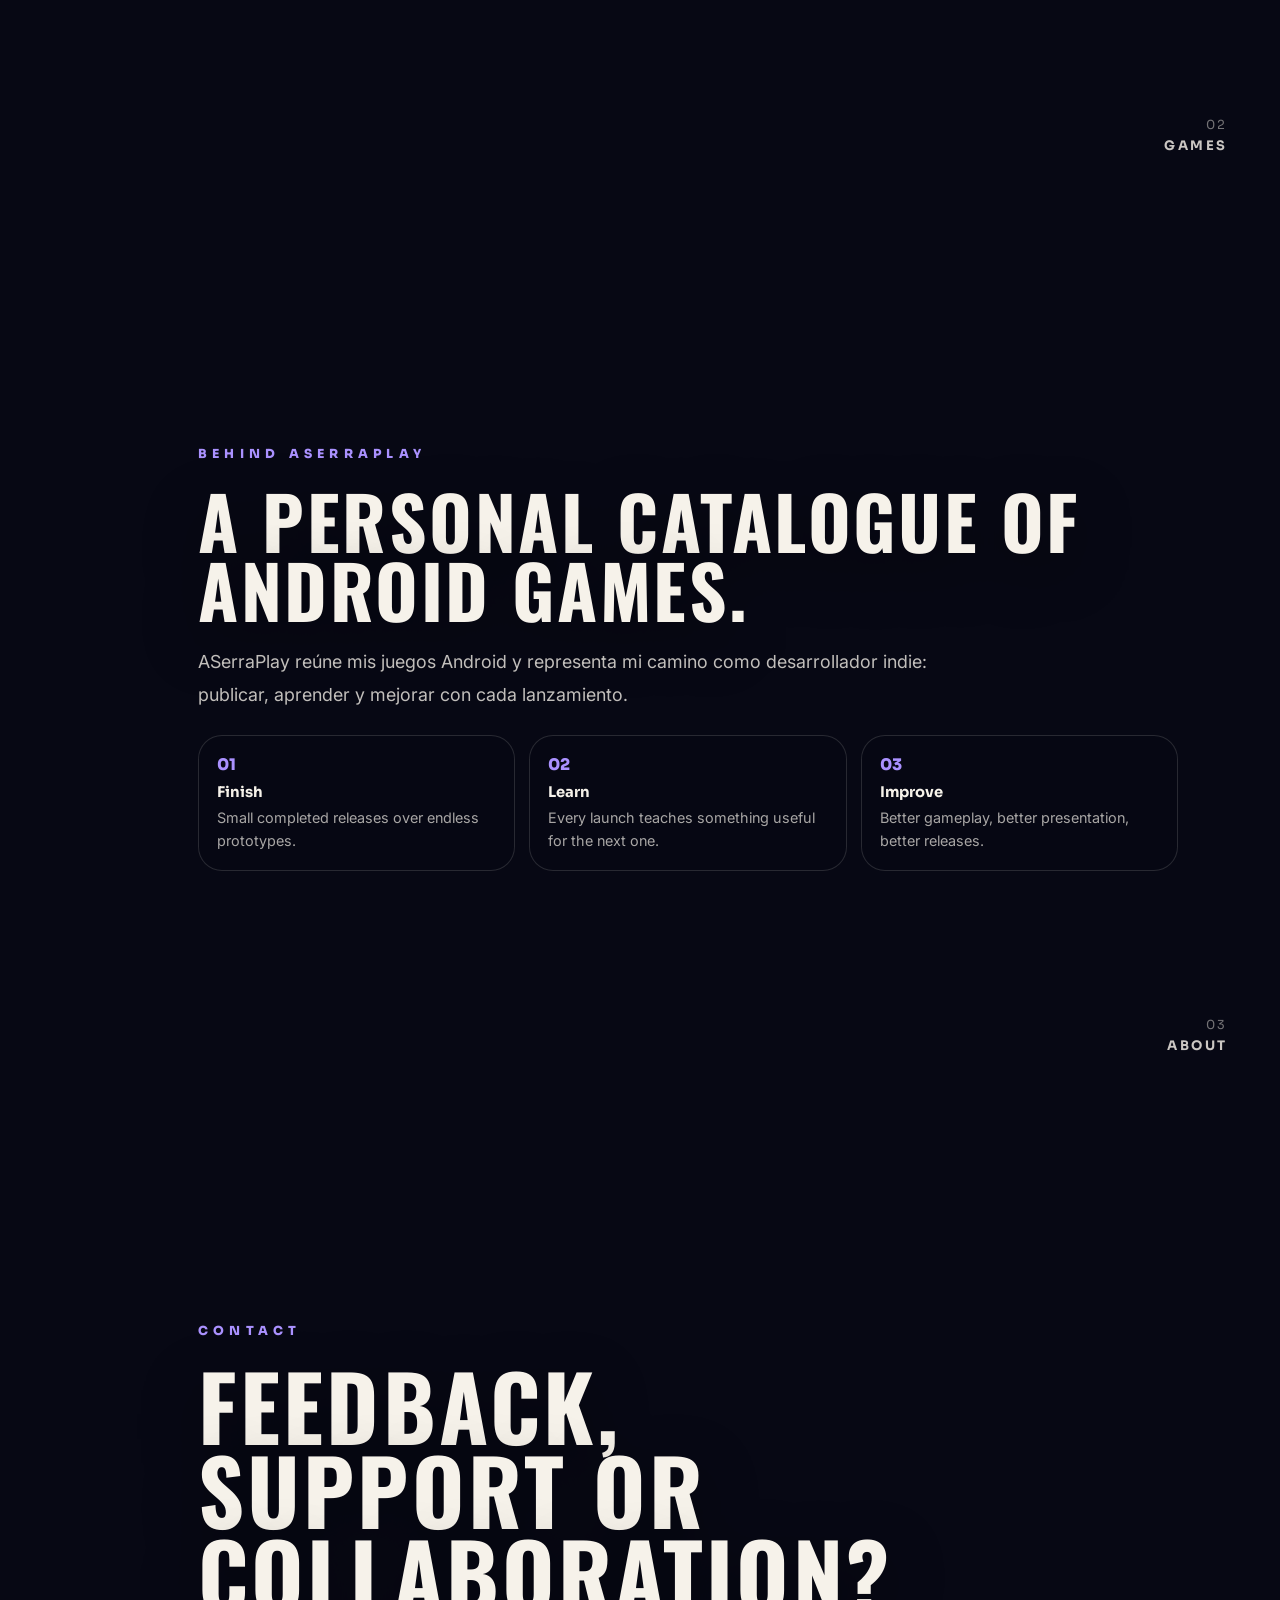
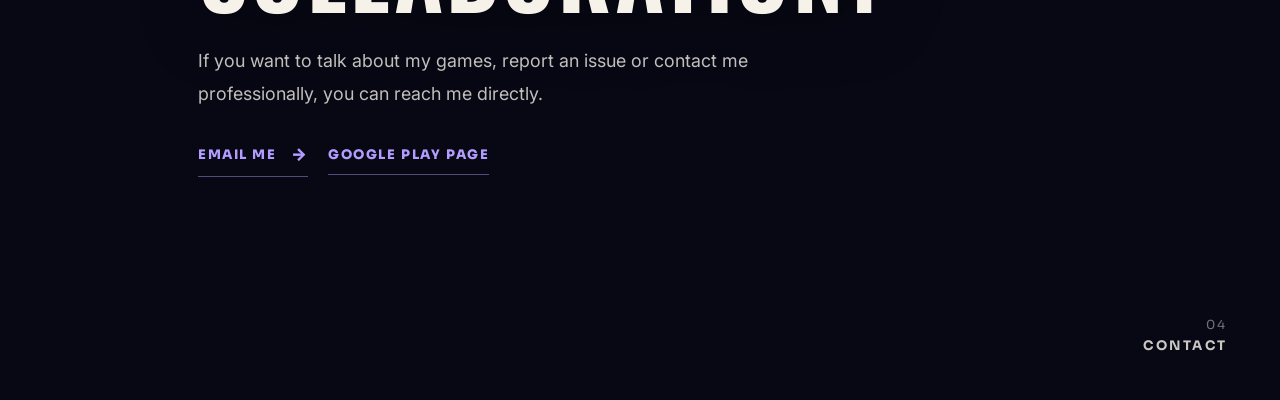
==== commit 702b24f9: "Add files via upload" ====
--- a/index.html
+++ b/index.html
@@ -14,6 +14,8 @@
 </head>
 
 <body data-section="home">
+	<div class="page-turn-layer" aria-hidden="true"><div class="page-turn-sheet"></div></div>
+
 	<div class="background-layer" aria-hidden="true">
 		<div class="background-image"></div>
 		<div class="background-wash"></div>
--- a/style.css
+++ b/style.css
@@ -810,3 +810,163 @@
 		font-size: clamp(2rem, 11vw, 3.35rem);
 	}
 }
+
+
+/* Final layout fix after copy polish:
+   keeps the home message inside the visible chapter without internal scrolling. */
+#home .chapter-content {
+	max-width: min(880px, 100%);
+}
+
+#home h1 {
+	font-size: clamp(3.35rem, 7.4vw, 7.6rem);
+	line-height: 0.96;
+	margin-bottom: 22px;
+}
+
+#home .chapter-text {
+	max-width: 680px;
+	font-size: 1.04rem;
+	line-height: 1.72;
+	margin-bottom: 28px;
+}
+
+#home.chapter {
+	padding-top: 104px;
+	padding-bottom: 72px;
+}
+
+@media (max-height: 760px) and (min-width: 821px) {
+	#home h1 {
+		font-size: clamp(3rem, 6.4vw, 6.4rem);
+	}
+
+	#home .chapter-text {
+		font-size: 0.98rem;
+		line-height: 1.58;
+		margin-bottom: 22px;
+	}
+
+	#home.chapter {
+		padding-top: 92px;
+		padding-bottom: 52px;
+	}
+}
+
+@media (max-width: 820px) {
+	#home h1 {
+		font-size: clamp(2.75rem, 13vw, 4.8rem);
+		line-height: 0.98;
+	}
+
+	#home .chapter-text {
+		font-size: 1rem;
+		line-height: 1.62;
+	}
+}
+
+
+/* Page-turn transition between chapters */
+.page-turn-layer {
+	position: fixed;
+	inset: 0;
+	z-index: 60;
+	pointer-events: none;
+	perspective: 1600px;
+	overflow: hidden;
+	opacity: 0;
+}
+
+.page-turn-sheet {
+	position: absolute;
+	top: 0;
+	right: -8vw;
+	width: 62vw;
+	height: 100%;
+	transform-origin: right center;
+	transform: rotateY(0deg) translateX(20%);
+	background:
+		linear-gradient(90deg, rgba(246,242,234,0.02), rgba(246,242,234,0.12) 34%, rgba(156,124,255,0.18) 62%, rgba(7,8,20,0.78)),
+		linear-gradient(180deg, rgba(255,255,255,0.12), rgba(255,255,255,0.015));
+	box-shadow:
+		-40px 0 90px rgba(0,0,0,0.38),
+		inset 18px 0 38px rgba(255,255,255,0.08);
+	backdrop-filter: blur(9px);
+	border-left: 1px solid rgba(246,242,234,0.16);
+	clip-path: polygon(13% 0, 100% 0, 100% 100%, 0 100%);
+}
+
+body.page-turning .page-turn-layer {
+	opacity: 1;
+	animation: pageLayerFade 720ms cubic-bezier(.2,.8,.2,1) both;
+}
+
+body.page-turning .page-turn-sheet {
+	animation: pageTurn 720ms cubic-bezier(.2,.8,.2,1) both;
+}
+
+@keyframes pageLayerFade {
+	0% { opacity: 0; }
+	16% { opacity: 1; }
+	76% { opacity: 1; }
+	100% { opacity: 0; }
+}
+
+@keyframes pageTurn {
+	0% {
+		transform: rotateY(-68deg) translateX(88%);
+		filter: brightness(1.16);
+	}
+	45% {
+		transform: rotateY(-18deg) translateX(12%);
+		filter: brightness(1.05);
+	}
+	100% {
+		transform: rotateY(0deg) translateX(-118%);
+		filter: brightness(0.92);
+	}
+}
+
+/* Small content lift while a page is turning */
+body.page-turning .chapter-content {
+	animation: contentPageLift 520ms cubic-bezier(.2,.8,.2,1) both;
+}
+
+@keyframes contentPageLift {
+	0% {
+		opacity: 0.78;
+		transform: translateY(14px) scale(0.992);
+	}
+	100% {
+		opacity: 1;
+		transform: translateY(0) scale(1);
+	}
+}
+
+@media (max-width: 820px) {
+	.page-turn-sheet {
+		right: -20vw;
+		width: 92vw;
+		clip-path: polygon(8% 0, 100% 0, 100% 100%, 0 100%);
+	}
+
+	body.page-turning .page-turn-sheet {
+		animation-duration: 560ms;
+	}
+
+	body.page-turning .page-turn-layer {
+		animation-duration: 560ms;
+	}
+}
+
+@media (prefers-reduced-motion: reduce) {
+	body.page-turning .page-turn-layer,
+	body.page-turning .page-turn-sheet,
+	body.page-turning .chapter-content {
+		animation: none;
+	}
+
+	.page-turn-layer {
+		display: none;
+	}
+}
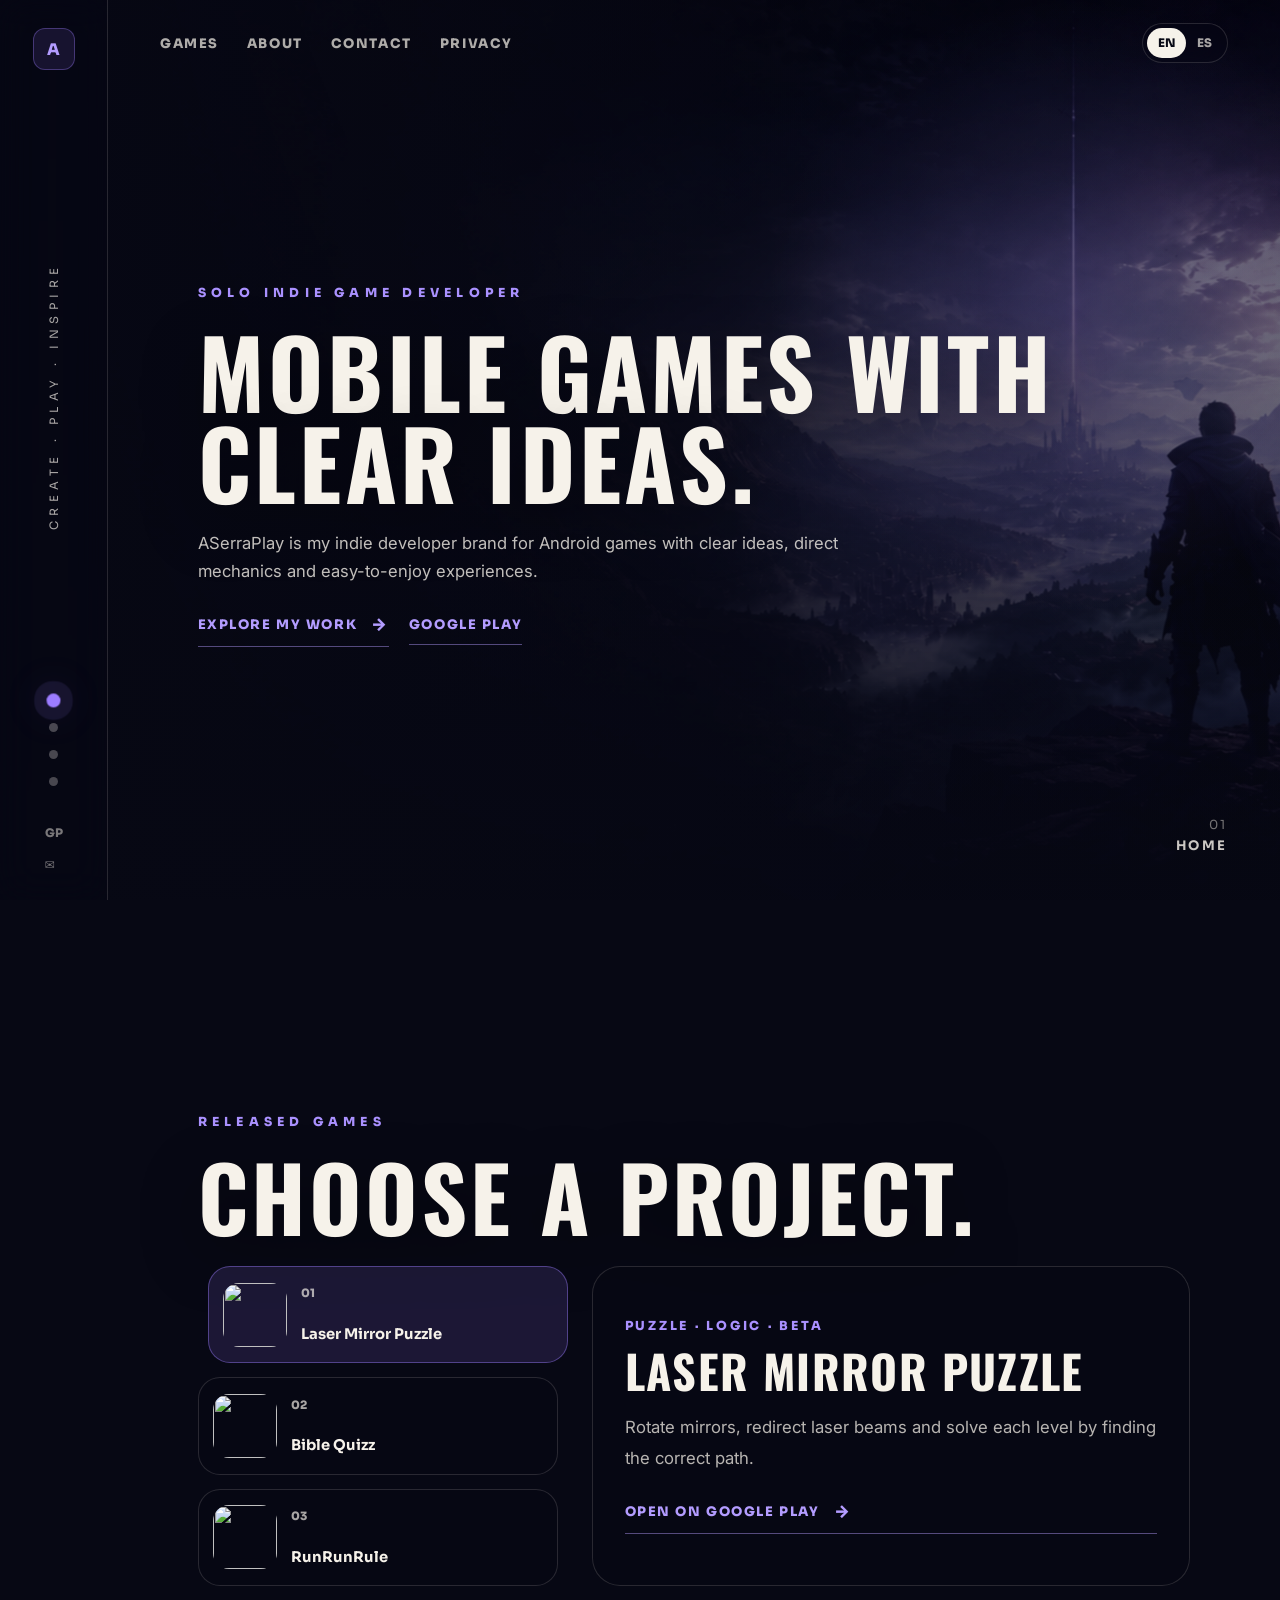
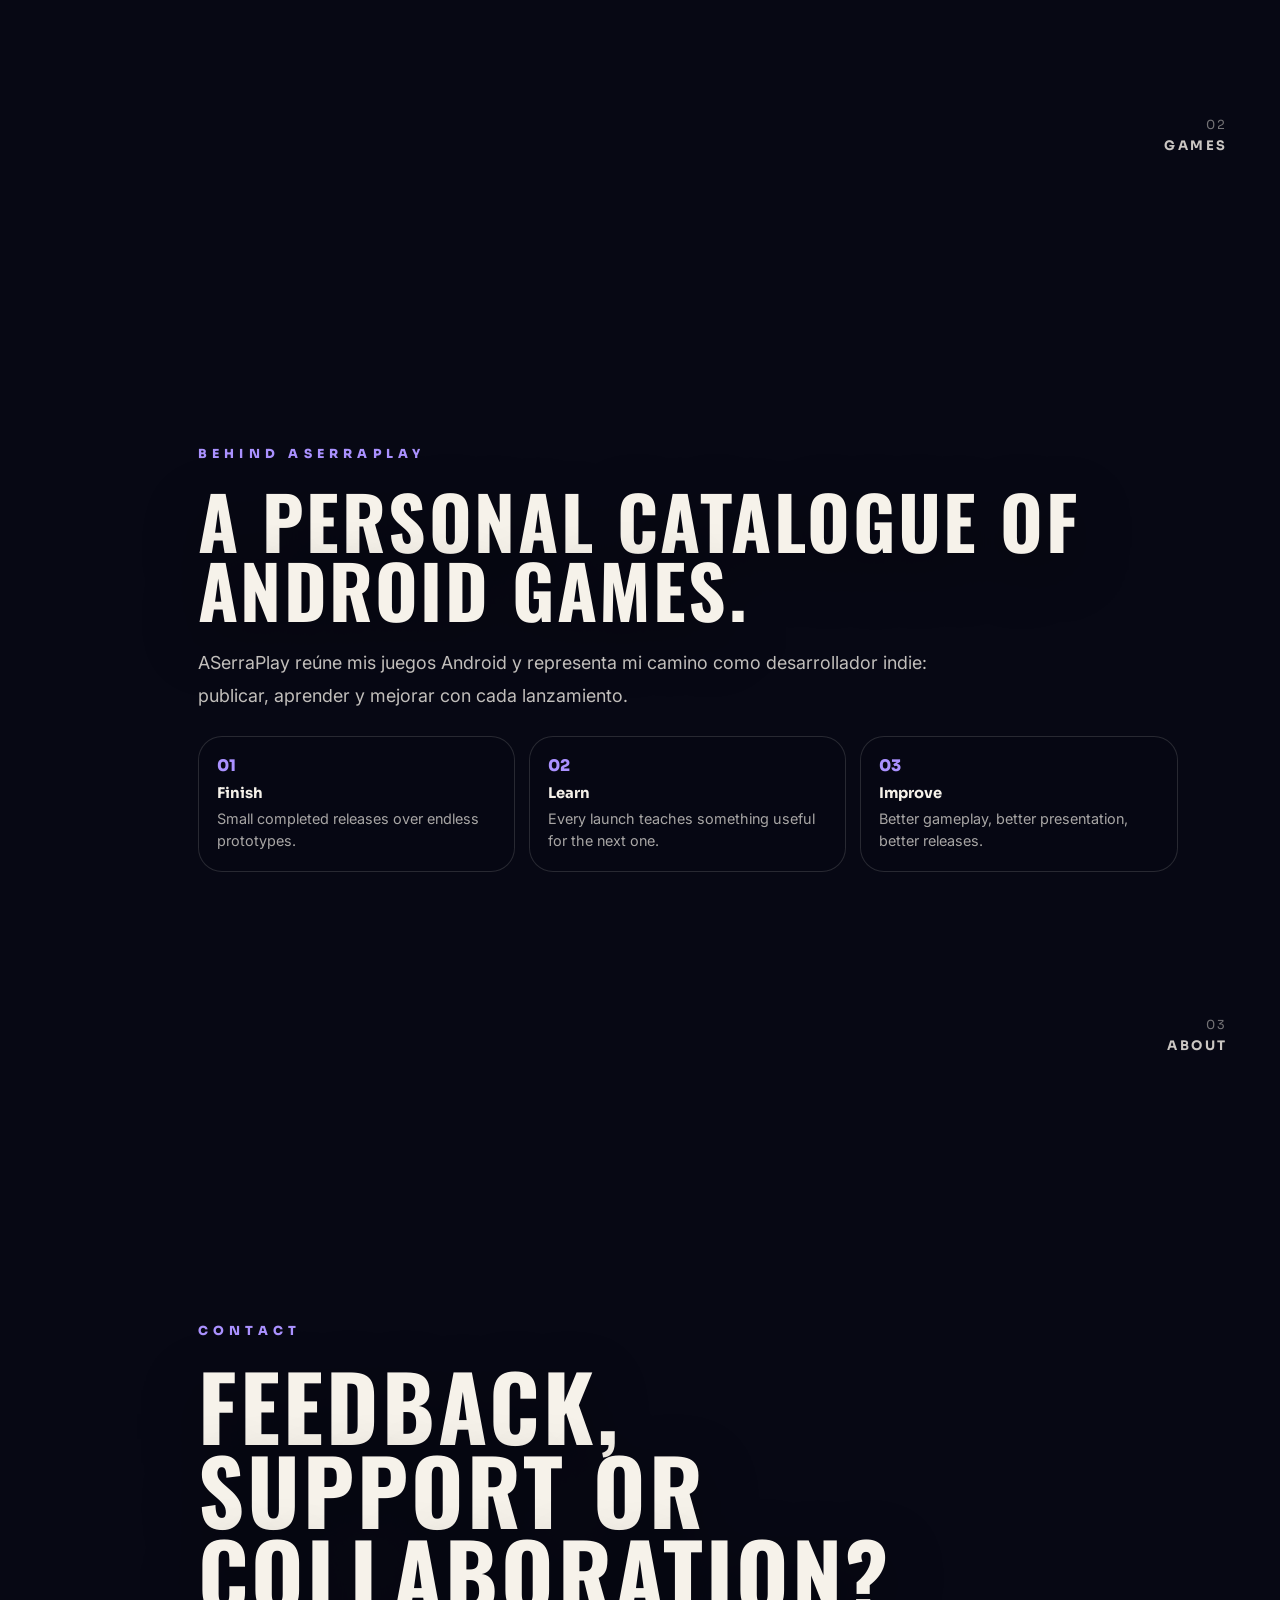
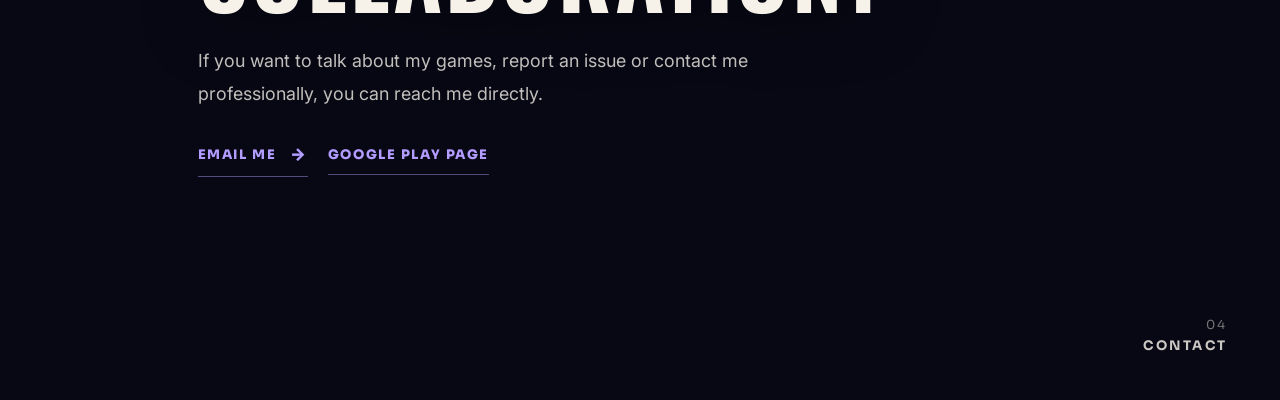
==== commit d2bae71c: "Add files via upload" ====
--- a/index.html
+++ b/index.html
@@ -14,7 +14,7 @@
 </head>
 
 <body data-section="home">
-	<div class="page-turn-layer" aria-hidden="true"><div class="page-turn-sheet"></div></div>
+<div class="chapter-transition" aria-hidden="true"><div class="transition-line"></div></div>
 
 	<div class="background-layer" aria-hidden="true">
 		<div class="background-image"></div>
--- a/style.css
+++ b/style.css
@@ -866,107 +866,121 @@
 }
 
 
-/* Page-turn transition between chapters */
-.page-turn-layer {
+
+
+
+
+/* Cinematic chapter transition.
+   Replaces the previous page-turn effect with a cleaner editorial/cinematic wipe. */
+.chapter-transition {
 	position: fixed;
 	inset: 0;
 	z-index: 60;
 	pointer-events: none;
-	perspective: 1600px;
-	overflow: hidden;
 	opacity: 0;
-}
-
-.page-turn-sheet {
+	background:
+		linear-gradient(90deg, rgba(7,8,20,0.00) 0%, rgba(7,8,20,0.72) 42%, rgba(7,8,20,0.92) 100%);
+	transform: translateX(100%);
+}
+
+.transition-line {
 	position: absolute;
 	top: 0;
-	right: -8vw;
-	width: 62vw;
-	height: 100%;
-	transform-origin: right center;
-	transform: rotateY(0deg) translateX(20%);
-	background:
-		linear-gradient(90deg, rgba(246,242,234,0.02), rgba(246,242,234,0.12) 34%, rgba(156,124,255,0.18) 62%, rgba(7,8,20,0.78)),
-		linear-gradient(180deg, rgba(255,255,255,0.12), rgba(255,255,255,0.015));
+	bottom: 0;
+	left: 18%;
+	width: 1px;
+	background: linear-gradient(180deg, transparent, rgba(246,242,234,0.45), transparent);
 	box-shadow:
-		-40px 0 90px rgba(0,0,0,0.38),
-		inset 18px 0 38px rgba(255,255,255,0.08);
-	backdrop-filter: blur(9px);
-	border-left: 1px solid rgba(246,242,234,0.16);
-	clip-path: polygon(13% 0, 100% 0, 100% 100%, 0 100%);
-}
-
-body.page-turning .page-turn-layer {
-	opacity: 1;
-	animation: pageLayerFade 720ms cubic-bezier(.2,.8,.2,1) both;
-}
-
-body.page-turning .page-turn-sheet {
-	animation: pageTurn 720ms cubic-bezier(.2,.8,.2,1) both;
-}
-
-@keyframes pageLayerFade {
-	0% { opacity: 0; }
-	16% { opacity: 1; }
-	76% { opacity: 1; }
-	100% { opacity: 0; }
-}
-
-@keyframes pageTurn {
+		0 0 28px rgba(156,124,255,0.55),
+		0 0 70px rgba(231,184,111,0.22);
+}
+
+body.chapter-changing .chapter-transition {
+	animation: cinematicWipe 620ms cubic-bezier(.2,.8,.2,1) both;
+}
+
+body.chapter-changing .background-image {
+	animation: backgroundPulse 620ms cubic-bezier(.2,.8,.2,1) both;
+}
+
+body.chapter-changing .chapter-content {
+	animation: chapterContentSettle 520ms cubic-bezier(.2,.8,.2,1) both;
+}
+
+@keyframes cinematicWipe {
 	0% {
-		transform: rotateY(-68deg) translateX(88%);
-		filter: brightness(1.16);
+		opacity: 0;
+		transform: translateX(100%);
+	}
+	28% {
+		opacity: 1;
+		transform: translateX(18%);
+	}
+	62% {
+		opacity: 1;
+		transform: translateX(-8%);
+	}
+	100% {
+		opacity: 0;
+		transform: translateX(-100%);
+	}
+}
+
+@keyframes backgroundPulse {
+	0% {
+		filter: saturate(0.95) contrast(1.06) brightness(1);
 	}
 	45% {
-		transform: rotateY(-18deg) translateX(12%);
-		filter: brightness(1.05);
+		filter: saturate(1.08) contrast(1.12) brightness(1.08);
 	}
 	100% {
-		transform: rotateY(0deg) translateX(-118%);
-		filter: brightness(0.92);
-	}
-}
-
-/* Small content lift while a page is turning */
-body.page-turning .chapter-content {
-	animation: contentPageLift 520ms cubic-bezier(.2,.8,.2,1) both;
-}
-
-@keyframes contentPageLift {
+		filter: saturate(0.95) contrast(1.06) brightness(1);
+	}
+}
+
+@keyframes chapterContentSettle {
 	0% {
-		opacity: 0.78;
-		transform: translateY(14px) scale(0.992);
+		opacity: 0.72;
+		transform: translateY(18px);
 	}
 	100% {
 		opacity: 1;
-		transform: translateY(0) scale(1);
-	}
+		transform: translateY(0);
+	}
+}
+
+/* A small progressive accent on the active side dot */
+.rail-dot.active {
+	box-shadow: 0 0 0 8px rgba(156,124,255,0.10), 0 0 28px rgba(156,124,255,0.45);
 }
 
 @media (max-width: 820px) {
-	.page-turn-sheet {
-		right: -20vw;
-		width: 92vw;
-		clip-path: polygon(8% 0, 100% 0, 100% 100%, 0 100%);
-	}
-
-	body.page-turning .page-turn-sheet {
-		animation-duration: 560ms;
-	}
-
-	body.page-turning .page-turn-layer {
-		animation-duration: 560ms;
+	.chapter-transition {
+		background:
+			linear-gradient(90deg, rgba(7,8,20,0.00), rgba(7,8,20,0.78) 48%, rgba(7,8,20,0.94));
+	}
+
+	body.chapter-changing .chapter-transition {
+		animation-duration: 480ms;
+	}
+
+	body.chapter-changing .background-image {
+		animation-duration: 480ms;
+	}
+
+	body.chapter-changing .chapter-content {
+		animation-duration: 420ms;
 	}
 }
 
 @media (prefers-reduced-motion: reduce) {
-	body.page-turning .page-turn-layer,
-	body.page-turning .page-turn-sheet,
-	body.page-turning .chapter-content {
+	body.chapter-changing .chapter-transition,
+	body.chapter-changing .background-image,
+	body.chapter-changing .chapter-content {
 		animation: none;
 	}
 
-	.page-turn-layer {
+	.chapter-transition {
 		display: none;
 	}
 }
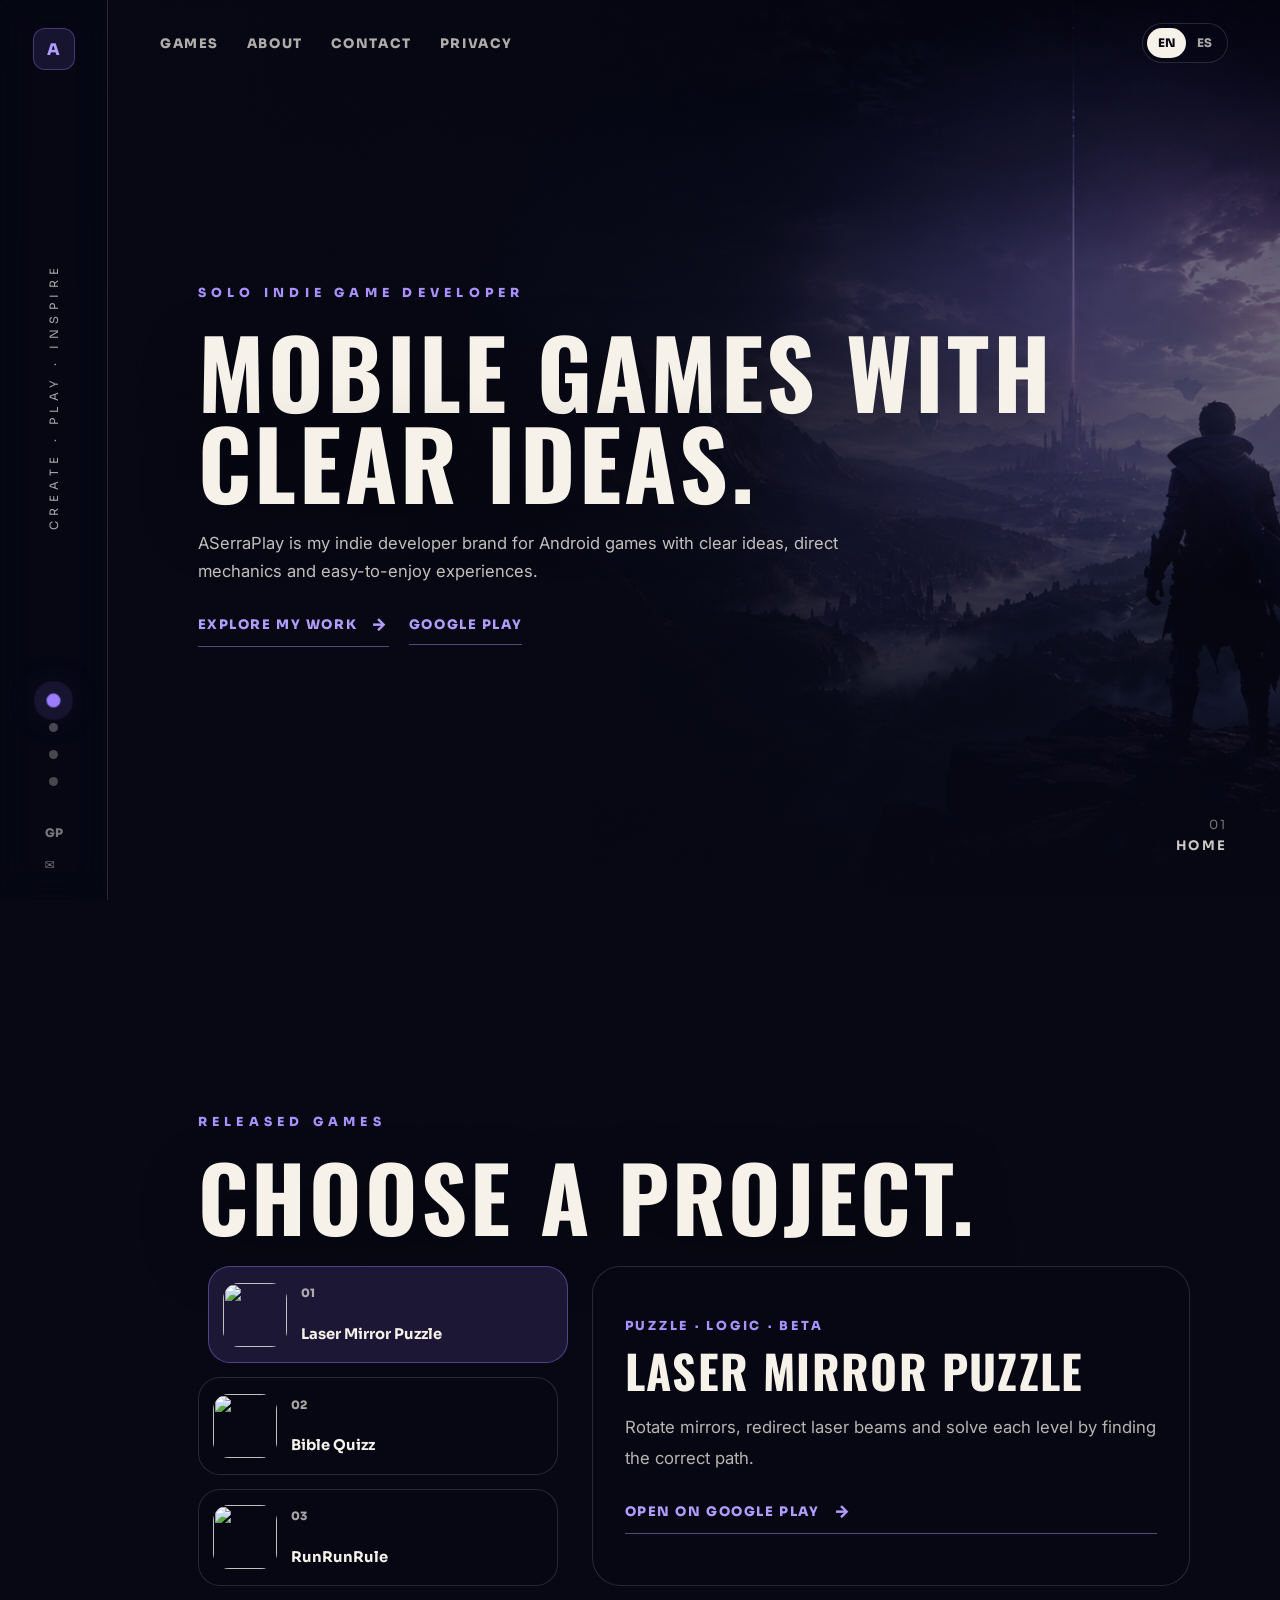
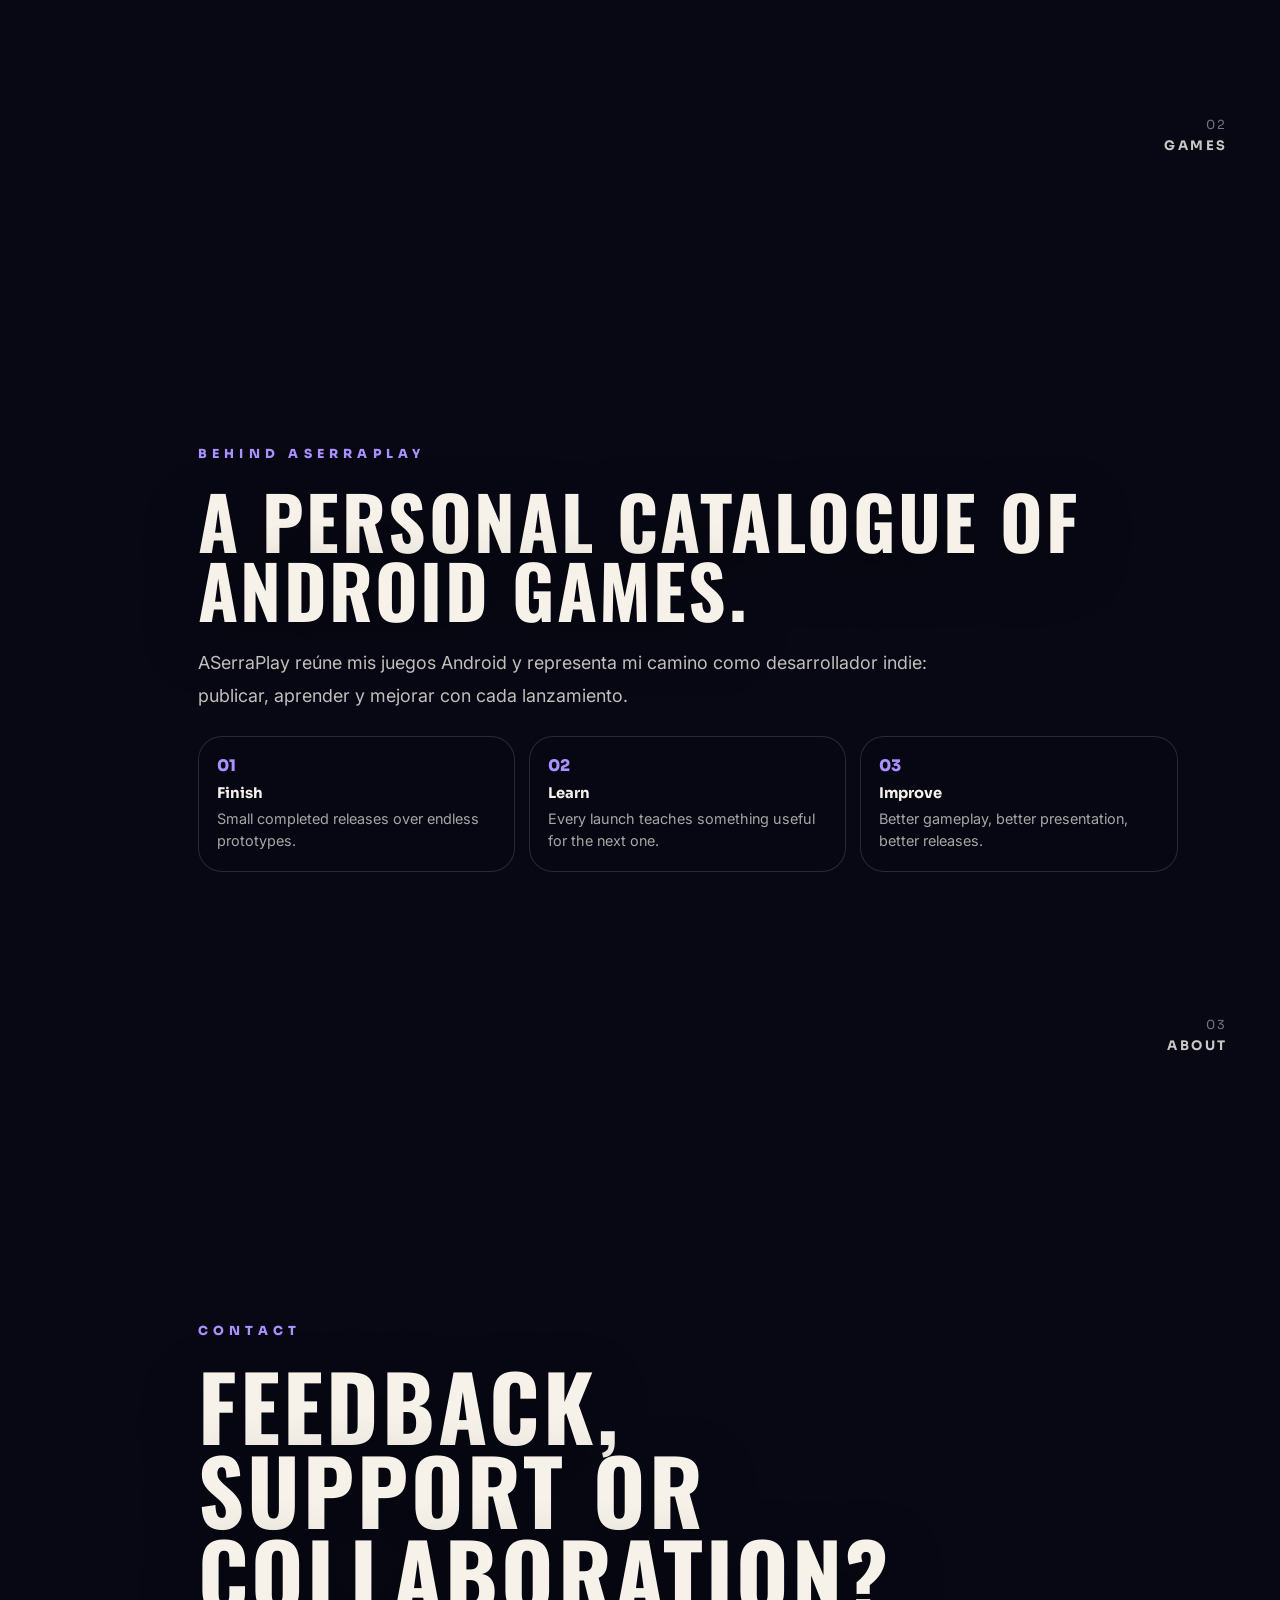
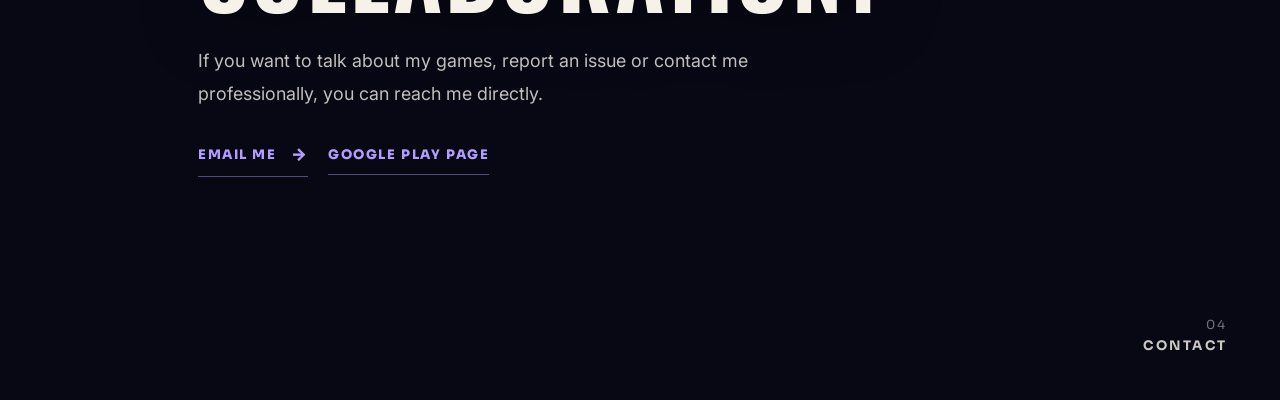
==== commit 183ee0c7: "Add files via upload" ====
--- a/index.html
+++ b/index.html
@@ -14,7 +14,7 @@
 </head>
 
 <body data-section="home">
-<div class="chapter-transition" aria-hidden="true"><div class="transition-line"></div></div>
+<div class="fade-transition" aria-hidden="true"></div>
 
 	<div class="background-layer" aria-hidden="true">
 		<div class="background-image"></div>
--- a/style.css
+++ b/style.css
@@ -870,117 +870,108 @@
 
 
 
-/* Cinematic chapter transition.
-   Replaces the previous page-turn effect with a cleaner editorial/cinematic wipe. */
-.chapter-transition {
+
+/* A small progressive accent on the active side dot */
+.rail-dot.active {
+	box-shadow: 0 0 0 8px rgba(156,124,255,0.10), 0 0 28px rgba(156,124,255,0.45);
+}
+
+
+
+
+
+
+/* Simple fade transition between chapters */
+.fade-transition {
 	position: fixed;
 	inset: 0;
 	z-index: 60;
 	pointer-events: none;
+	background: #070814;
 	opacity: 0;
-	background:
-		linear-gradient(90deg, rgba(7,8,20,0.00) 0%, rgba(7,8,20,0.72) 42%, rgba(7,8,20,0.92) 100%);
-	transform: translateX(100%);
-}
-
-.transition-line {
-	position: absolute;
-	top: 0;
-	bottom: 0;
-	left: 18%;
-	width: 1px;
-	background: linear-gradient(180deg, transparent, rgba(246,242,234,0.45), transparent);
-	box-shadow:
-		0 0 28px rgba(156,124,255,0.55),
-		0 0 70px rgba(231,184,111,0.22);
-}
-
-body.chapter-changing .chapter-transition {
-	animation: cinematicWipe 620ms cubic-bezier(.2,.8,.2,1) both;
-}
-
-body.chapter-changing .background-image {
-	animation: backgroundPulse 620ms cubic-bezier(.2,.8,.2,1) both;
+}
+
+body.chapter-changing .fade-transition {
+	animation: simpleChapterFade 420ms ease both;
 }
 
 body.chapter-changing .chapter-content {
-	animation: chapterContentSettle 520ms cubic-bezier(.2,.8,.2,1) both;
-}
-
-@keyframes cinematicWipe {
+	animation: simpleContentSlideFadeIn 520ms cubic-bezier(.2,.8,.2,1) both;
+}
+
+@keyframes simpleChapterFade {
 	0% {
 		opacity: 0;
-		transform: translateX(100%);
-	}
-	28% {
-		opacity: 1;
-		transform: translateX(18%);
-	}
-	62% {
-		opacity: 1;
-		transform: translateX(-8%);
+	}
+	42% {
+		opacity: 0.58;
 	}
 	100% {
 		opacity: 0;
-		transform: translateX(-100%);
-	}
-}
-
-@keyframes backgroundPulse {
+	}
+}
+
+@keyframes simpleContentSlideFadeIn {
 	0% {
-		filter: saturate(0.95) contrast(1.06) brightness(1);
-	}
-	45% {
-		filter: saturate(1.08) contrast(1.12) brightness(1.08);
-	}
-	100% {
-		filter: saturate(0.95) contrast(1.06) brightness(1);
-	}
-}
-
-@keyframes chapterContentSettle {
-	0% {
-		opacity: 0.72;
-		transform: translateY(18px);
+		opacity: 0;
+		transform: translateX(-22px);
+	}
+	42% {
+		opacity: 0;
+		transform: translateX(-18px);
 	}
 	100% {
 		opacity: 1;
-		transform: translateY(0);
-	}
-}
-
-/* A small progressive accent on the active side dot */
-.rail-dot.active {
-	box-shadow: 0 0 0 8px rgba(156,124,255,0.10), 0 0 28px rgba(156,124,255,0.45);
-}
-
-@media (max-width: 820px) {
-	.chapter-transition {
-		background:
-			linear-gradient(90deg, rgba(7,8,20,0.00), rgba(7,8,20,0.78) 48%, rgba(7,8,20,0.94));
-	}
-
-	body.chapter-changing .chapter-transition {
-		animation-duration: 480ms;
-	}
-
-	body.chapter-changing .background-image {
-		animation-duration: 480ms;
-	}
-
-	body.chapter-changing .chapter-content {
-		animation-duration: 420ms;
+		transform: translateX(0);
+	}
+}
+
+
+
+/* Fine-grained text entrance: title/body/buttons enter with a tiny delay */
+body.chapter-changing .chapter-content > * {
+	animation: chapterElementSlide 560ms cubic-bezier(.2,.8,.2,1) both;
+}
+
+body.chapter-changing .chapter-content > *:nth-child(1) {
+	animation-delay: 80ms;
+}
+
+body.chapter-changing .chapter-content > *:nth-child(2) {
+	animation-delay: 120ms;
+}
+
+body.chapter-changing .chapter-content > *:nth-child(3) {
+	animation-delay: 165ms;
+}
+
+body.chapter-changing .chapter-content > *:nth-child(4) {
+	animation-delay: 210ms;
+}
+
+@keyframes chapterElementSlide {
+	0% {
+		opacity: 0;
+		transform: translateX(-16px);
+	}
+	46% {
+		opacity: 0;
+		transform: translateX(-12px);
+	}
+	100% {
+		opacity: 1;
+		transform: translateX(0);
 	}
 }
 
 @media (prefers-reduced-motion: reduce) {
-	body.chapter-changing .chapter-transition,
-	body.chapter-changing .background-image,
-	body.chapter-changing .chapter-content {
+	body.chapter-changing .fade-transition,
+	body.chapter-changing .chapter-content,
+	body.chapter-changing .chapter-content > * {
 		animation: none;
 	}
 
-	.chapter-transition {
+	.fade-transition {
 		display: none;
 	}
 }
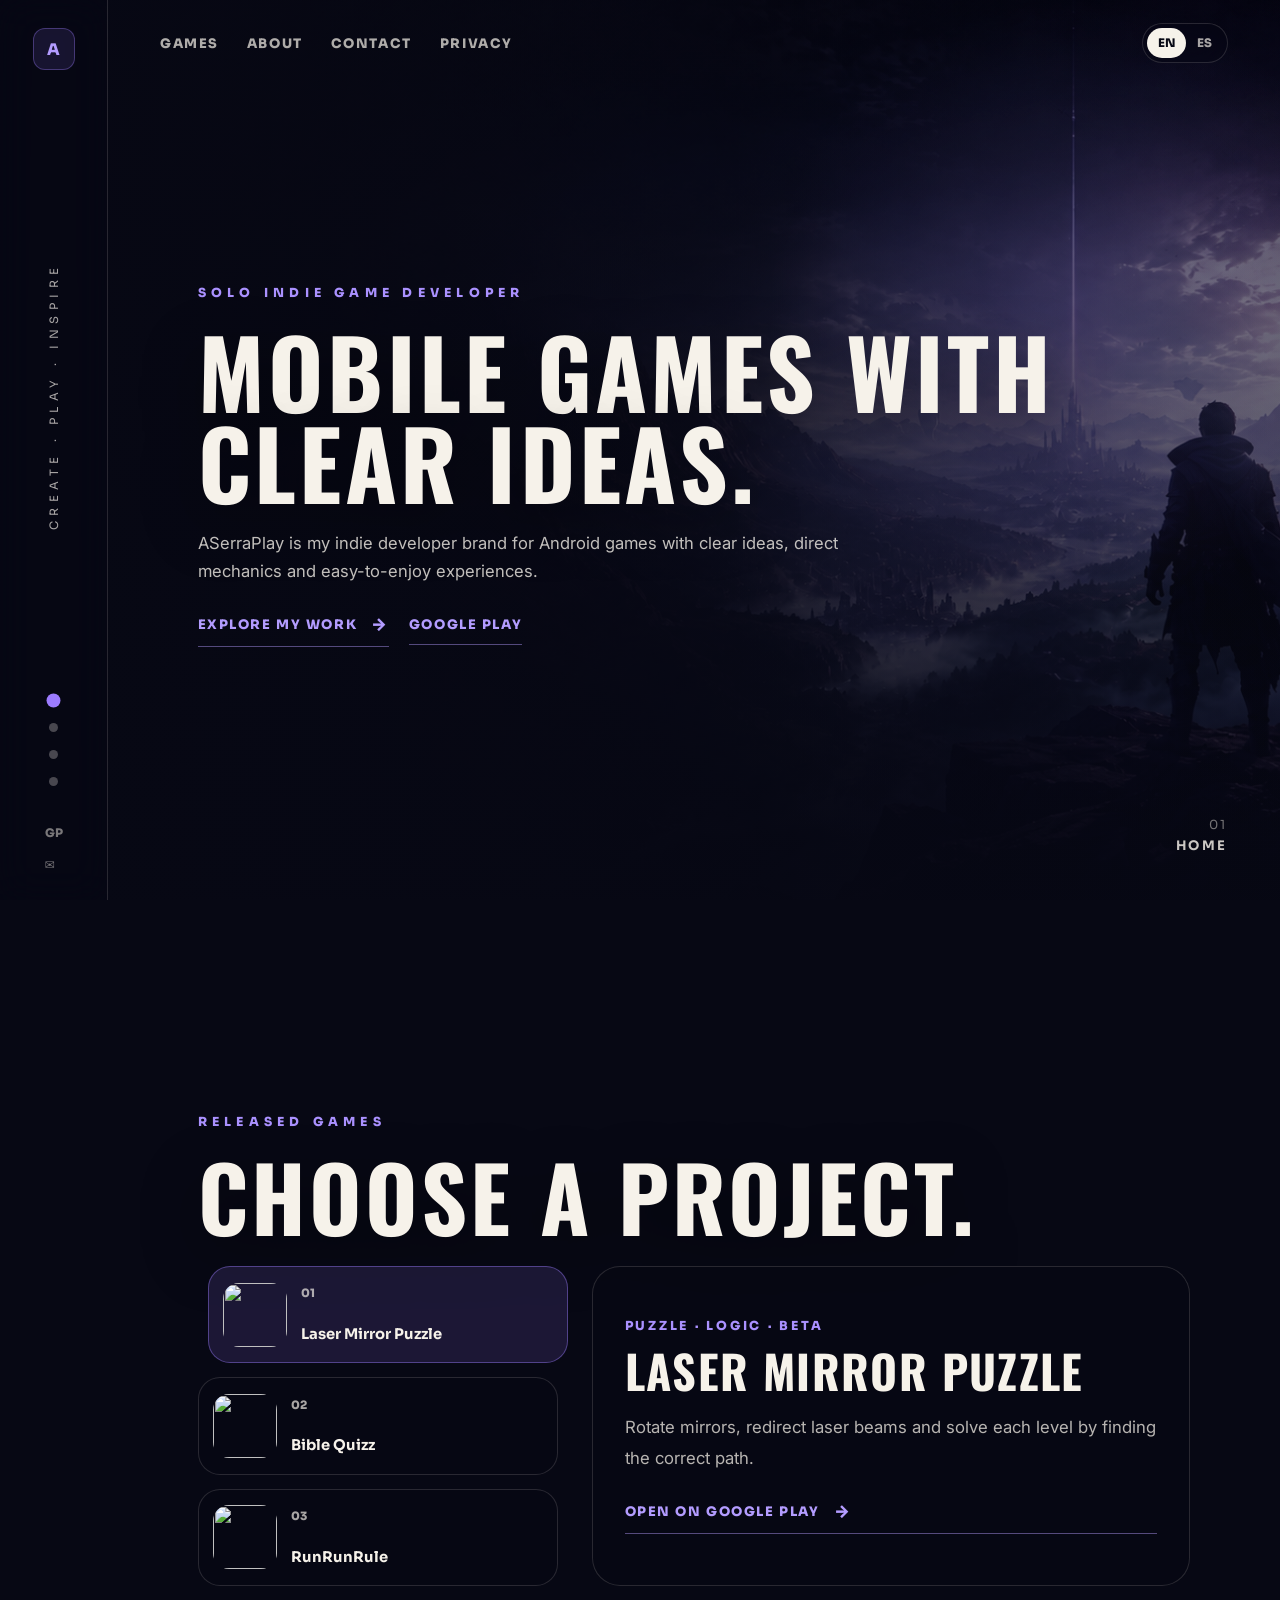
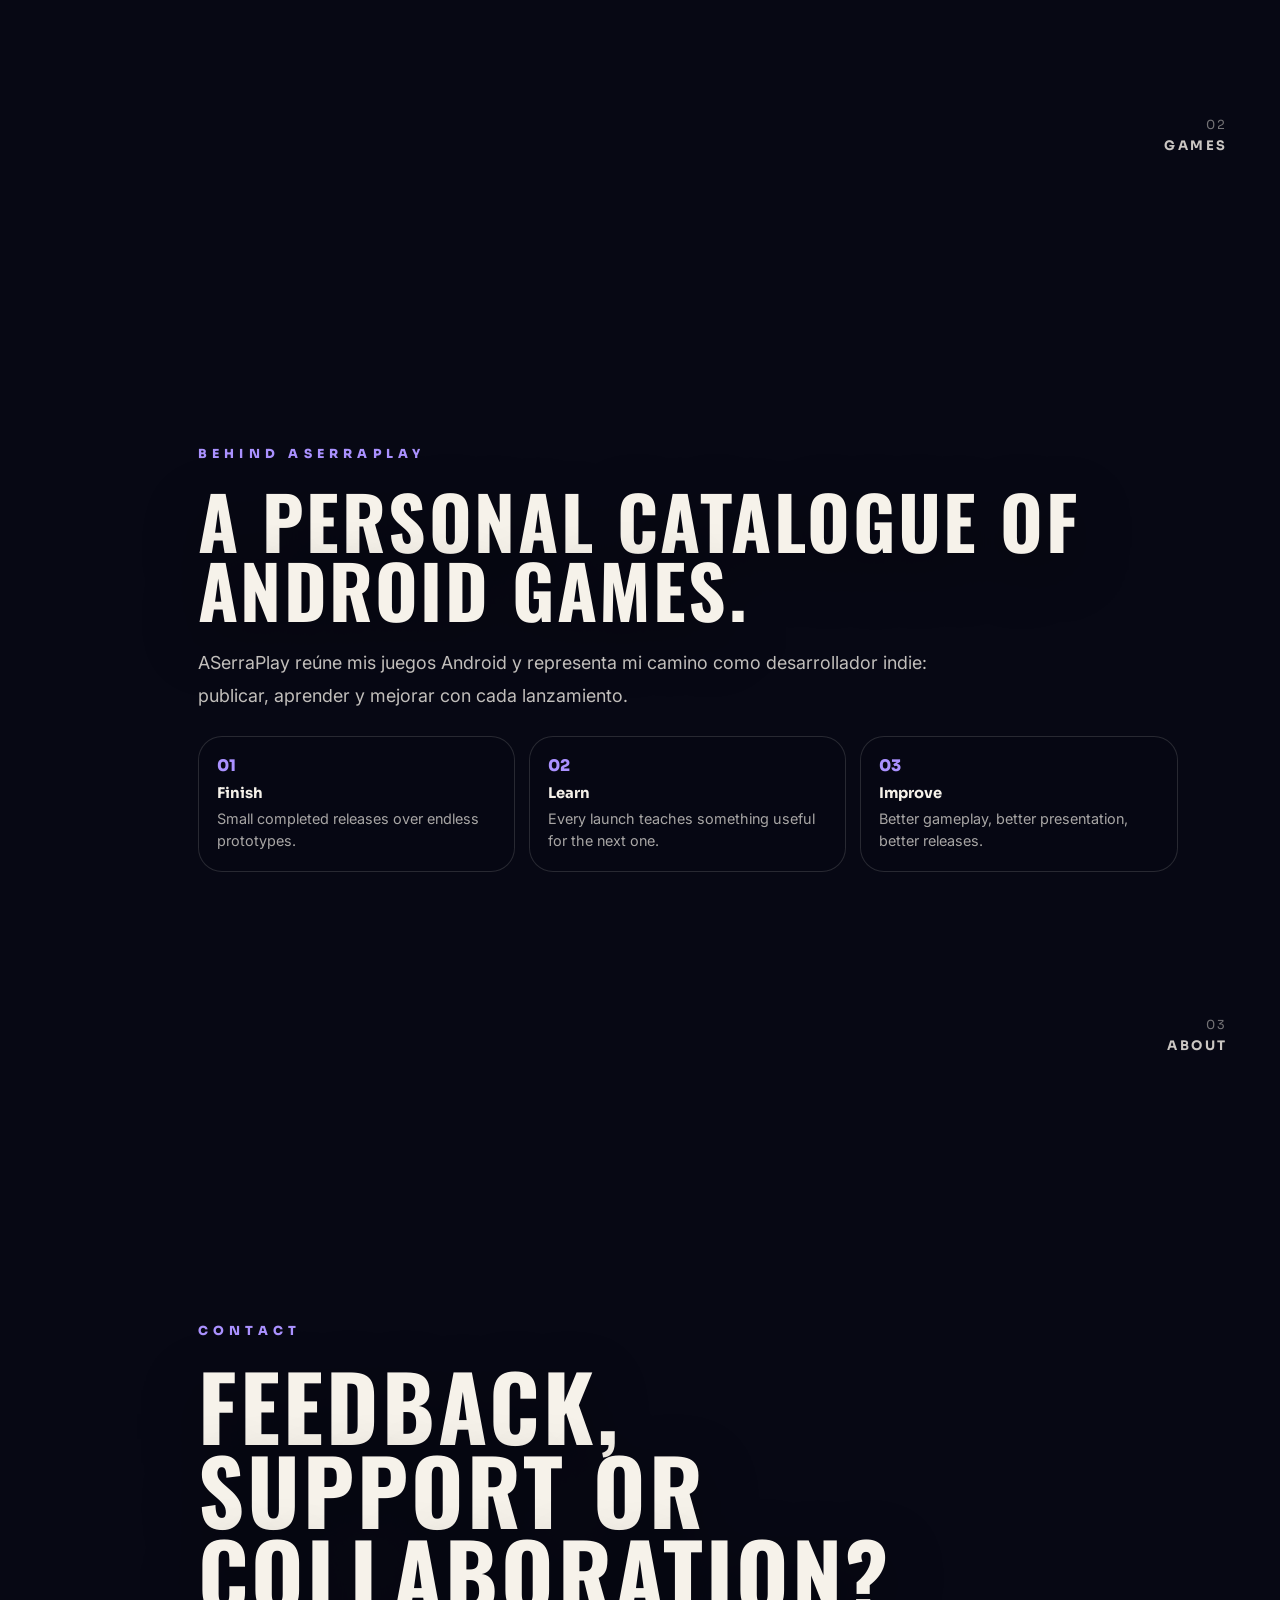
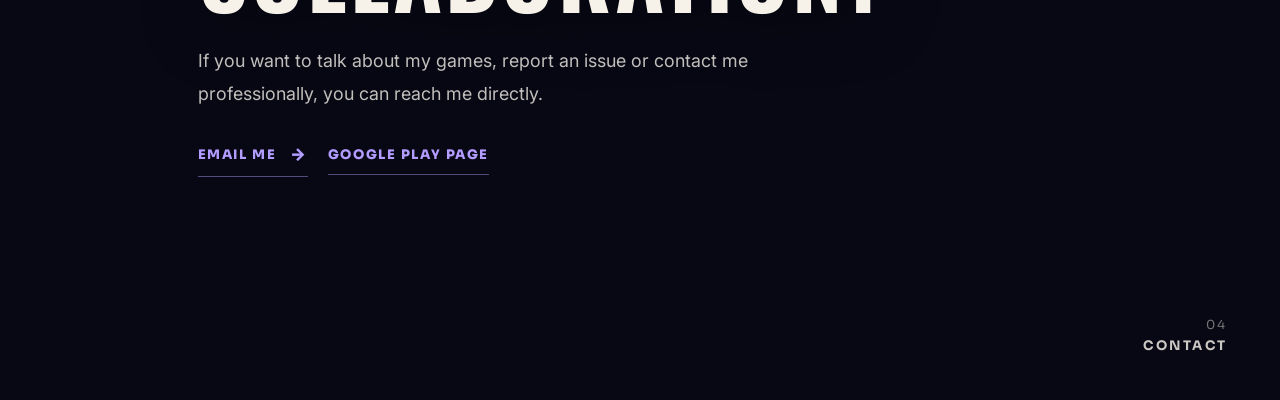
==== commit b03e3a62: "Add files via upload" ====
--- a/index.html
+++ b/index.html
@@ -14,8 +14,6 @@
 </head>
 
 <body data-section="home">
-<div class="fade-transition" aria-hidden="true"></div>
-
 	<div class="background-layer" aria-hidden="true">
 		<div class="background-image"></div>
 		<div class="background-wash"></div>
--- a/style.css
+++ b/style.css
@@ -864,114 +864,3 @@
 		line-height: 1.62;
 	}
 }
-
-
-
-
-
-
-
-/* A small progressive accent on the active side dot */
-.rail-dot.active {
-	box-shadow: 0 0 0 8px rgba(156,124,255,0.10), 0 0 28px rgba(156,124,255,0.45);
-}
-
-
-
-
-
-
-/* Simple fade transition between chapters */
-.fade-transition {
-	position: fixed;
-	inset: 0;
-	z-index: 60;
-	pointer-events: none;
-	background: #070814;
-	opacity: 0;
-}
-
-body.chapter-changing .fade-transition {
-	animation: simpleChapterFade 420ms ease both;
-}
-
-body.chapter-changing .chapter-content {
-	animation: simpleContentSlideFadeIn 520ms cubic-bezier(.2,.8,.2,1) both;
-}
-
-@keyframes simpleChapterFade {
-	0% {
-		opacity: 0;
-	}
-	42% {
-		opacity: 0.58;
-	}
-	100% {
-		opacity: 0;
-	}
-}
-
-@keyframes simpleContentSlideFadeIn {
-	0% {
-		opacity: 0;
-		transform: translateX(-22px);
-	}
-	42% {
-		opacity: 0;
-		transform: translateX(-18px);
-	}
-	100% {
-		opacity: 1;
-		transform: translateX(0);
-	}
-}
-
-
-
-/* Fine-grained text entrance: title/body/buttons enter with a tiny delay */
-body.chapter-changing .chapter-content > * {
-	animation: chapterElementSlide 560ms cubic-bezier(.2,.8,.2,1) both;
-}
-
-body.chapter-changing .chapter-content > *:nth-child(1) {
-	animation-delay: 80ms;
-}
-
-body.chapter-changing .chapter-content > *:nth-child(2) {
-	animation-delay: 120ms;
-}
-
-body.chapter-changing .chapter-content > *:nth-child(3) {
-	animation-delay: 165ms;
-}
-
-body.chapter-changing .chapter-content > *:nth-child(4) {
-	animation-delay: 210ms;
-}
-
-@keyframes chapterElementSlide {
-	0% {
-		opacity: 0;
-		transform: translateX(-16px);
-	}
-	46% {
-		opacity: 0;
-		transform: translateX(-12px);
-	}
-	100% {
-		opacity: 1;
-		transform: translateX(0);
-	}
-}
-
-@media (prefers-reduced-motion: reduce) {
-	body.chapter-changing .fade-transition,
-	body.chapter-changing .chapter-content,
-	body.chapter-changing .chapter-content > * {
-		animation: none;
-	}
-
-	.fade-transition {
-		display: none;
-	}
-}
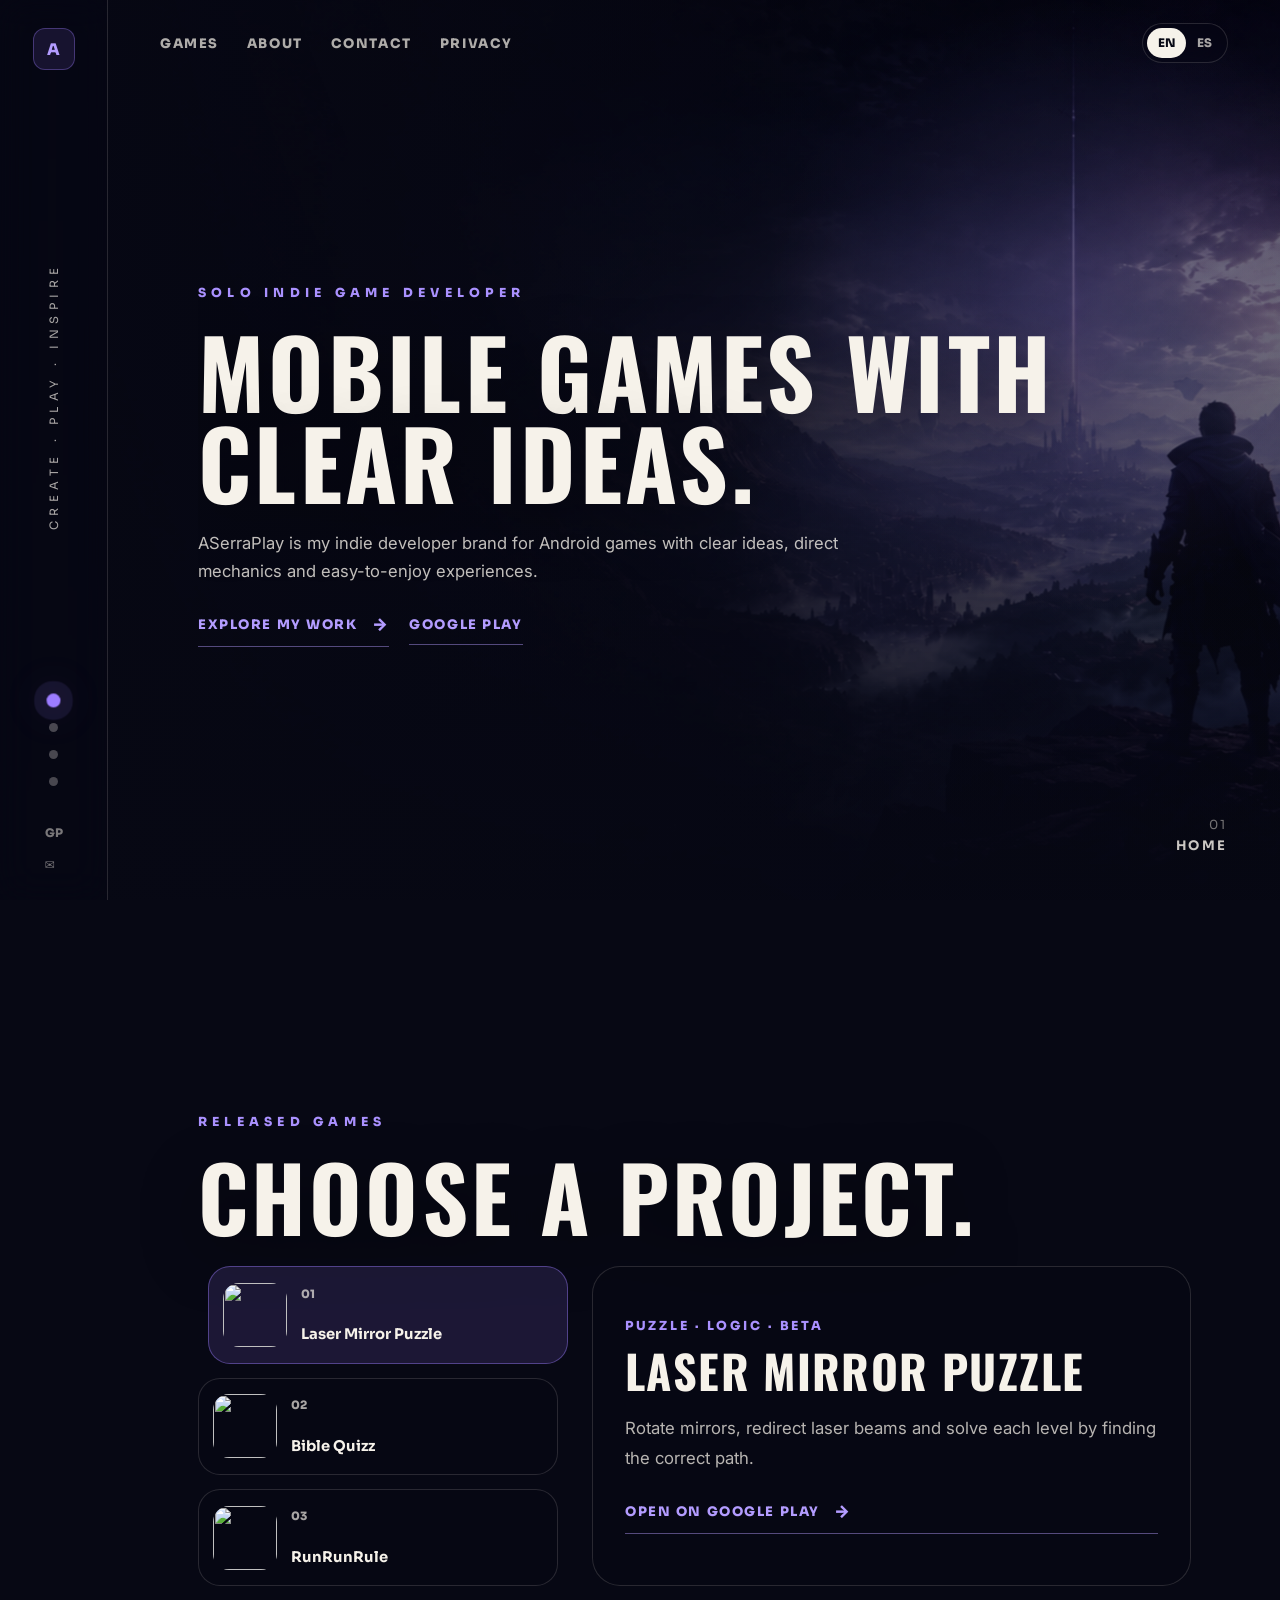
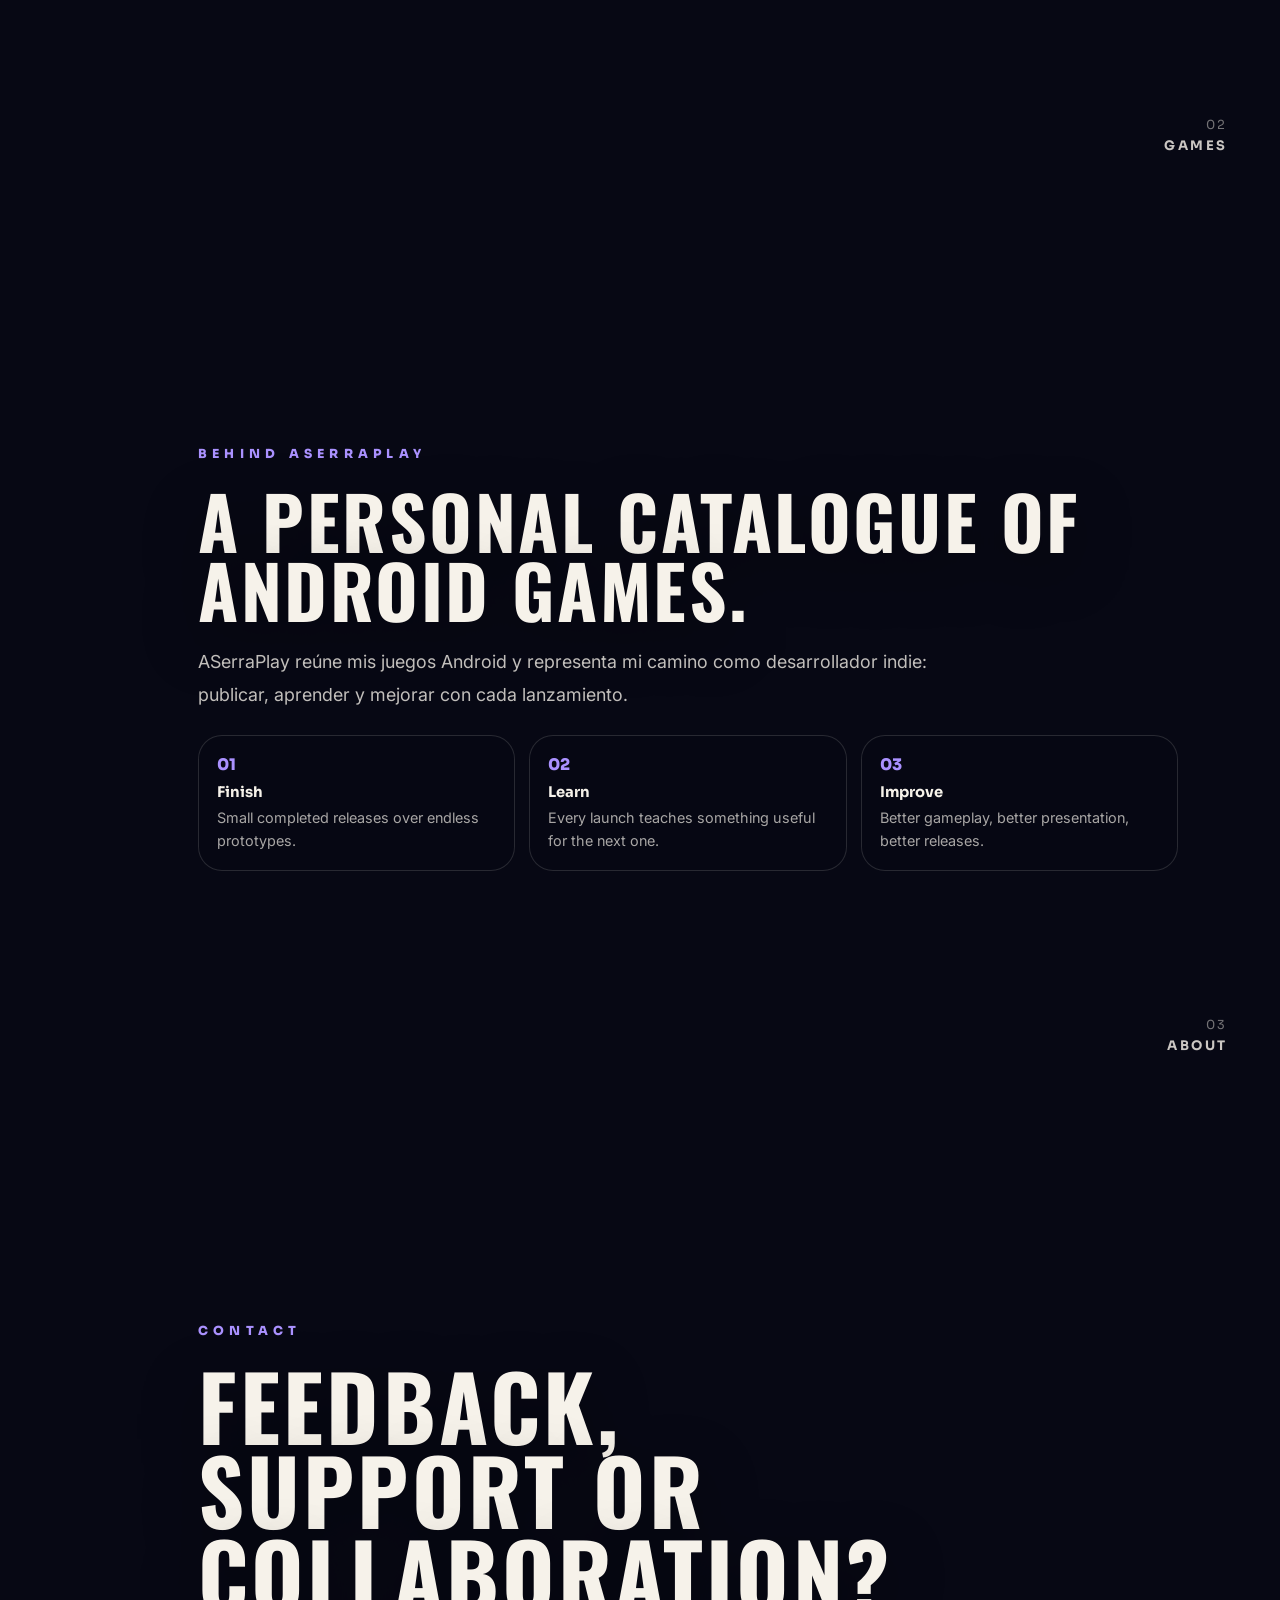
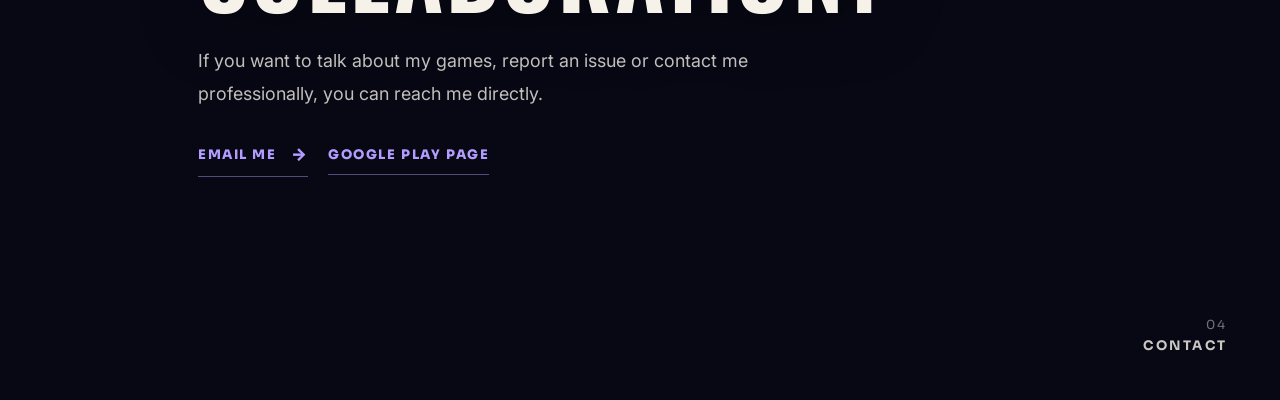
==== commit 27dbdec2: "Add files via upload" ====
--- a/index.html
+++ b/index.html
@@ -14,6 +14,8 @@
 </head>
 
 <body data-section="home">
+	<div class="section-reveal-layer" aria-hidden="true"></div>
+
 	<div class="background-layer" aria-hidden="true">
 		<div class="background-image"></div>
 		<div class="background-wash"></div>
--- a/style.css
+++ b/style.css
@@ -864,3 +864,171 @@
 		line-height: 1.62;
 	}
 }
+
+
+/* Lunchlab-inspired section transition
+   Clean, controlled and editorial:
+   - background slightly zooms/crossfades
+   - content reveals with clip-path
+   - no page-turn, no heavy wipe, no cheap slide */
+.section-reveal-layer {
+	position: fixed;
+	inset: 0;
+	z-index: 60;
+	pointer-events: none;
+	background:
+		radial-gradient(circle at 72% 38%, rgba(156,124,255,0.18), transparent 26%),
+		linear-gradient(90deg, rgba(7,8,20,0.00), rgba(7,8,20,0.50) 46%, rgba(7,8,20,0.86));
+	opacity: 0;
+	clip-path: inset(0 0 0 100%);
+}
+
+body.section-changing .section-reveal-layer {
+	animation: sectionMaskSweep 760ms cubic-bezier(.2,.8,.2,1) both;
+}
+
+body.section-changing .background-image {
+	animation: backgroundDepthShift 900ms cubic-bezier(.2,.8,.2,1) both;
+}
+
+/* Base chapter content is ready to animate without affecting layout */
+.chapter-content {
+	will-change: opacity, transform, clip-path;
+}
+
+/* Active chapter reveal, synced with the observer */
+.chapter.is-active .chapter-content {
+	animation: contentMaskReveal 780ms cubic-bezier(.2,.8,.2,1) both;
+}
+
+@keyframes sectionMaskSweep {
+	0% {
+		opacity: 0;
+		clip-path: inset(0 0 0 100%);
+	}
+	26% {
+		opacity: 0.82;
+		clip-path: inset(0 0 0 42%);
+	}
+	58% {
+		opacity: 0.62;
+		clip-path: inset(0 0 0 0);
+	}
+	100% {
+		opacity: 0;
+		clip-path: inset(0 100% 0 0);
+	}
+}
+
+@keyframes backgroundDepthShift {
+	0% {
+		transform: scale(1.08);
+		filter: saturate(0.86) contrast(1.02) blur(2px);
+	}
+	45% {
+		transform: scale(1.045);
+		filter: saturate(1.02) contrast(1.08) blur(0.5px);
+	}
+	100% {
+		transform: scale(1.035);
+		filter: saturate(0.95) contrast(1.06) blur(0);
+	}
+}
+
+@keyframes contentMaskReveal {
+	0% {
+		opacity: 0;
+		transform: translateY(22px);
+		clip-path: inset(0 0 100% 0);
+	}
+	38% {
+		opacity: 0;
+		transform: translateY(18px);
+		clip-path: inset(0 0 72% 0);
+	}
+	100% {
+		opacity: 1;
+		transform: translateY(0);
+		clip-path: inset(0 0 0 0);
+	}
+}
+
+/* Tiny stagger inside active chapter, not too obvious */
+.chapter.is-active .chapter-content > * {
+	animation: contentChildReveal 720ms cubic-bezier(.2,.8,.2,1) both;
+}
+
+.chapter.is-active .chapter-content > *:nth-child(1) {
+	animation-delay: 80ms;
+}
+
+.chapter.is-active .chapter-content > *:nth-child(2) {
+	animation-delay: 120ms;
+}
+
+.chapter.is-active .chapter-content > *:nth-child(3) {
+	animation-delay: 165ms;
+}
+
+.chapter.is-active .chapter-content > *:nth-child(4) {
+	animation-delay: 210ms;
+}
+
+@keyframes contentChildReveal {
+	0% {
+		opacity: 0;
+		transform: translateY(14px);
+	}
+	52% {
+		opacity: 0;
+		transform: translateY(12px);
+	}
+	100% {
+		opacity: 1;
+		transform: translateY(0);
+	}
+}
+
+/* Avoid replaying the initial chapter animation too aggressively */
+.chapter:not(.is-active) .chapter-content {
+	opacity: 0.88;
+}
+
+.rail-dot.active {
+	box-shadow:
+		0 0 0 8px rgba(156,124,255,0.10),
+		0 0 28px rgba(156,124,255,0.42);
+}
+
+@media (max-width: 820px) {
+	.section-reveal-layer {
+		background:
+			linear-gradient(90deg, rgba(7,8,20,0.00), rgba(7,8,20,0.66) 52%, rgba(7,8,20,0.92));
+	}
+
+	body.section-changing .section-reveal-layer {
+		animation-duration: 560ms;
+	}
+
+	.chapter.is-active .chapter-content,
+	.chapter.is-active .chapter-content > * {
+		animation-duration: 560ms;
+	}
+}
+
+@media (prefers-reduced-motion: reduce) {
+	body.section-changing .section-reveal-layer,
+	body.section-changing .background-image,
+	.chapter.is-active .chapter-content,
+	.chapter.is-active .chapter-content > * {
+		animation: none;
+	}
+
+	.section-reveal-layer {
+		display: none;
+	}
+
+	.chapter:not(.is-active) .chapter-content {
+		opacity: 1;
+	}
+}
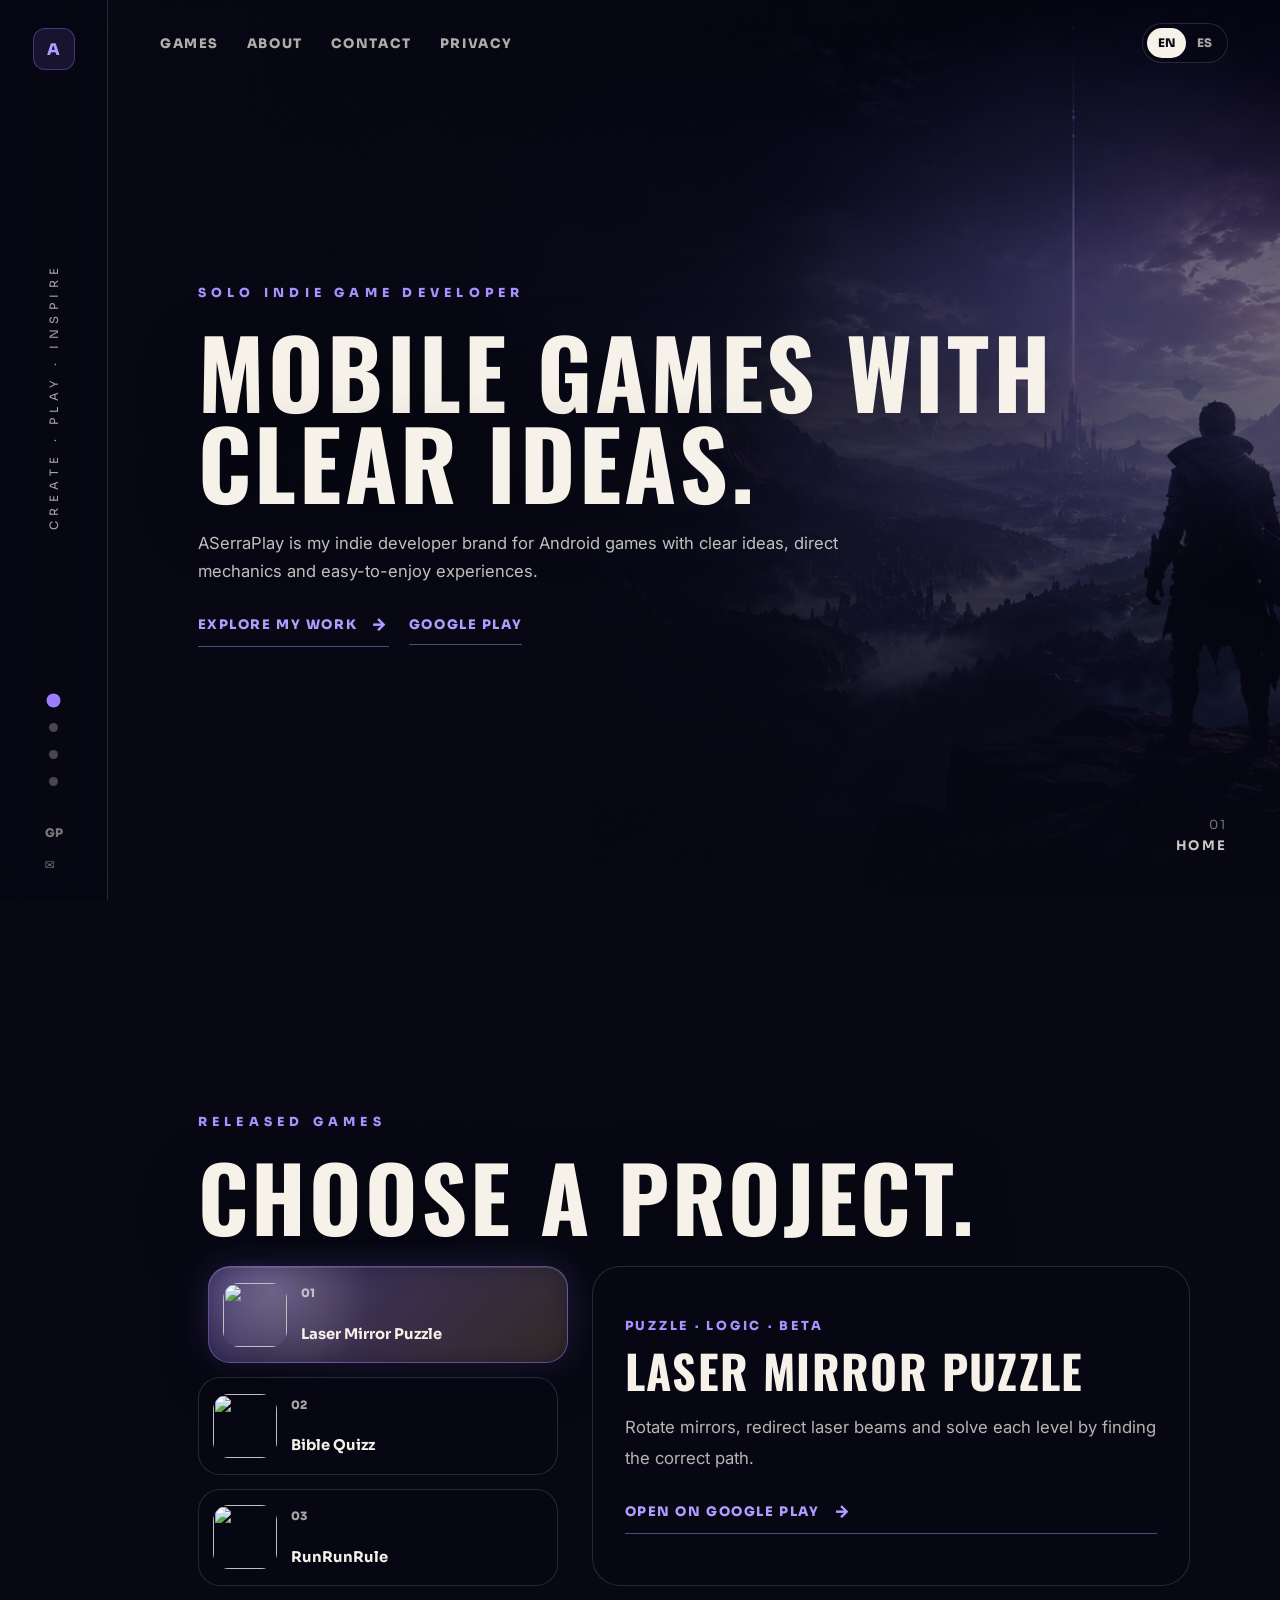
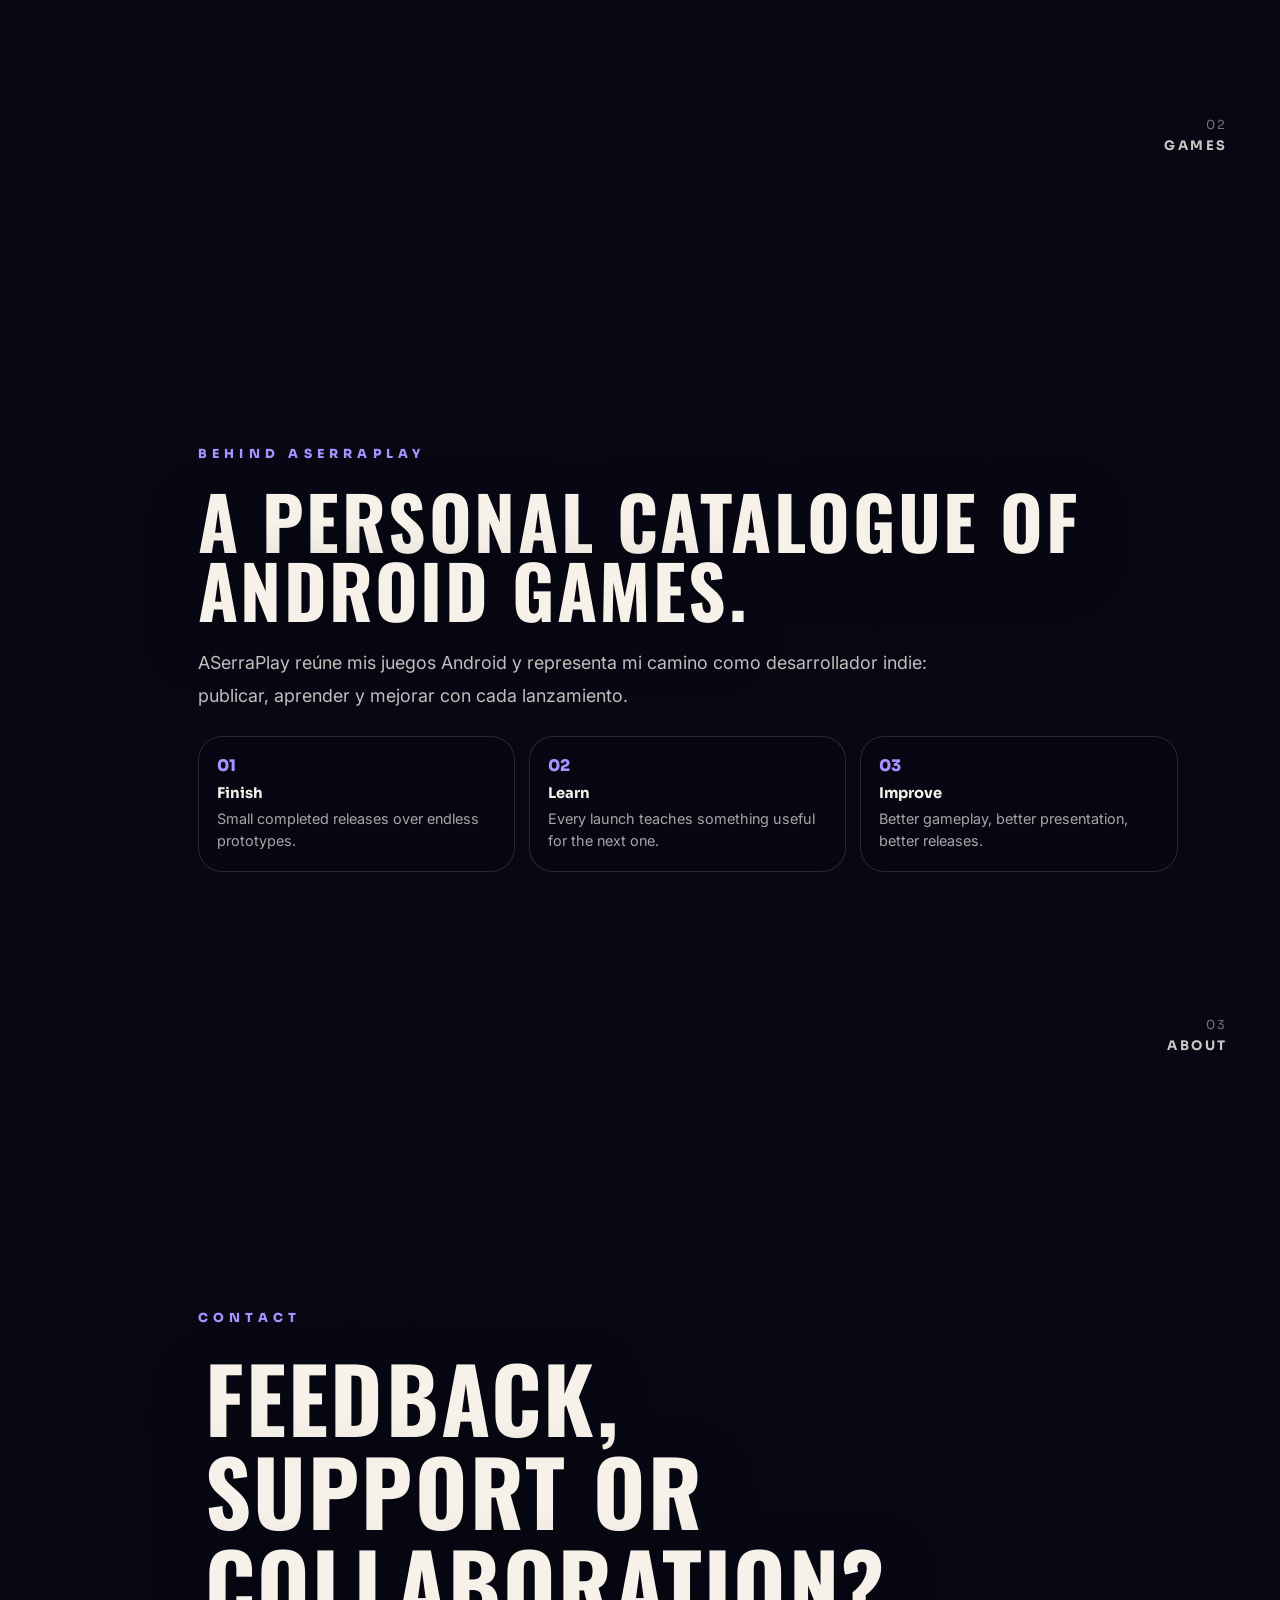
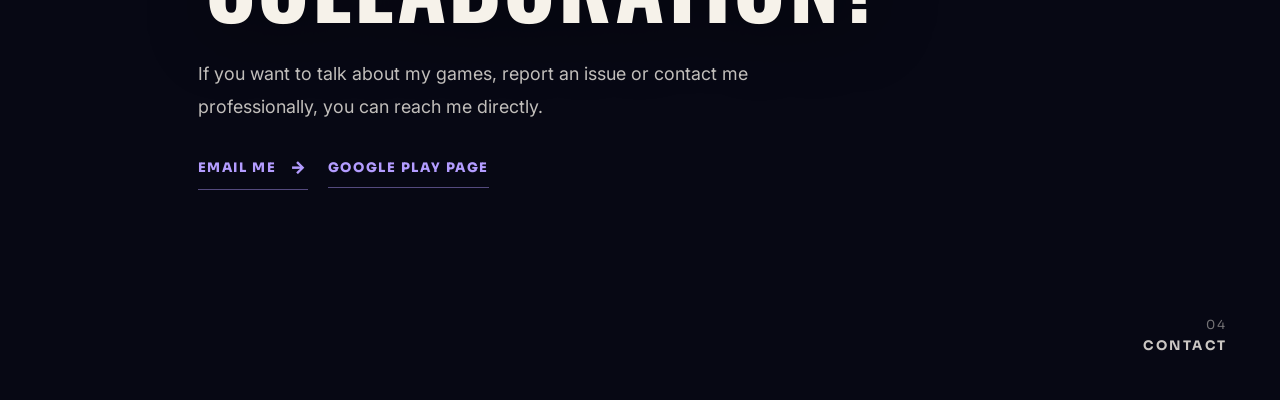
==== commit e6cc1738: "Add files via upload" ====
--- a/index.html
+++ b/index.html
@@ -14,8 +14,6 @@
 </head>
 
 <body data-section="home">
-	<div class="section-reveal-layer" aria-hidden="true"></div>
-
 	<div class="background-layer" aria-hidden="true">
 		<div class="background-image"></div>
 		<div class="background-wash"></div>
@@ -85,6 +83,7 @@
 
 				<div class="game-stage">
 					<div class="game-selector">
+						<div class="shared-game-highlight" aria-hidden="true"></div>
 						<button class="game-card active" type="button" data-game="laser">
 							<img src="https://play-lh.googleusercontent.com/yQySyCnis-KyZTVJMyufh77u9h9bN7KaXSWyweacwN7jy5VwGs_YK_ooF5tl-D0qNmTYKsL-tqhNGzgUgcr3vUo=s256" alt="">
 							<span>01</span>
--- a/style.css
+++ b/style.css
@@ -866,169 +866,98 @@
 }
 
 
-/* Lunchlab-inspired section transition
-   Clean, controlled and editorial:
-   - background slightly zooms/crossfades
-   - content reveals with clip-path
-   - no page-turn, no heavy wipe, no cheap slide */
-.section-reveal-layer {
-	position: fixed;
-	inset: 0;
-	z-index: 60;
+/* Contact title punctuation fix.
+   Prevents the opening Spanish question mark from being clipped/cut by the large display font. */
+#contact h2 {
+	line-height: 1.04;
+	letter-spacing: 0.025em;
+	padding-left: 0.08em;
+	overflow: visible;
+}
+
+#contact .chapter-content,
+#contact .contact-content {
+	overflow: visible;
+}
+
+@media (max-width: 820px) {
+	#contact h2 {
+		line-height: 1.08;
+		padding-left: 0.04em;
+	}
+}
+
+
+/* Shared-layout style selector animation for the Games section.
+   This recreates the Motion "shared layout" feeling without adding a library. */
+.game-selector {
+	position: relative;
+	isolation: isolate;
+}
+
+.shared-game-highlight {
+	position: absolute;
+	z-index: 0;
+	left: 0;
+	top: 0;
+	width: 0;
+	height: 0;
+	border-radius: 22px;
+	background:
+		radial-gradient(circle at 18% 24%, rgba(246,242,234,0.16), transparent 32%),
+		linear-gradient(135deg, rgba(156,124,255,0.22), rgba(231,184,111,0.10));
+	border: 1px solid rgba(156,124,255,0.48);
+	box-shadow:
+		0 18px 48px rgba(0,0,0,0.28),
+		0 0 36px rgba(156,124,255,0.20),
+		inset 0 1px 0 rgba(255,255,255,0.14);
+	opacity: 0;
+	transform: translate3d(0, 0, 0);
+	transition:
+		transform 420ms cubic-bezier(.2,.8,.2,1),
+		width 420ms cubic-bezier(.2,.8,.2,1),
+		height 420ms cubic-bezier(.2,.8,.2,1),
+		opacity 220ms ease;
 	pointer-events: none;
-	background:
-		radial-gradient(circle at 72% 38%, rgba(156,124,255,0.18), transparent 26%),
-		linear-gradient(90deg, rgba(7,8,20,0.00), rgba(7,8,20,0.50) 46%, rgba(7,8,20,0.86));
-	opacity: 0;
-	clip-path: inset(0 0 0 100%);
-}
-
-body.section-changing .section-reveal-layer {
-	animation: sectionMaskSweep 760ms cubic-bezier(.2,.8,.2,1) both;
-}
-
-body.section-changing .background-image {
-	animation: backgroundDepthShift 900ms cubic-bezier(.2,.8,.2,1) both;
-}
-
-/* Base chapter content is ready to animate without affecting layout */
-.chapter-content {
-	will-change: opacity, transform, clip-path;
-}
-
-/* Active chapter reveal, synced with the observer */
-.chapter.is-active .chapter-content {
-	animation: contentMaskReveal 780ms cubic-bezier(.2,.8,.2,1) both;
-}
-
-@keyframes sectionMaskSweep {
-	0% {
-		opacity: 0;
-		clip-path: inset(0 0 0 100%);
-	}
-	26% {
-		opacity: 0.82;
-		clip-path: inset(0 0 0 42%);
-	}
-	58% {
-		opacity: 0.62;
-		clip-path: inset(0 0 0 0);
-	}
-	100% {
-		opacity: 0;
-		clip-path: inset(0 100% 0 0);
-	}
-}
-
-@keyframes backgroundDepthShift {
-	0% {
-		transform: scale(1.08);
-		filter: saturate(0.86) contrast(1.02) blur(2px);
-	}
-	45% {
-		transform: scale(1.045);
-		filter: saturate(1.02) contrast(1.08) blur(0.5px);
-	}
-	100% {
-		transform: scale(1.035);
-		filter: saturate(0.95) contrast(1.06) blur(0);
-	}
-}
-
-@keyframes contentMaskReveal {
-	0% {
-		opacity: 0;
-		transform: translateY(22px);
-		clip-path: inset(0 0 100% 0);
-	}
-	38% {
-		opacity: 0;
-		transform: translateY(18px);
-		clip-path: inset(0 0 72% 0);
-	}
-	100% {
-		opacity: 1;
-		transform: translateY(0);
-		clip-path: inset(0 0 0 0);
-	}
-}
-
-/* Tiny stagger inside active chapter, not too obvious */
-.chapter.is-active .chapter-content > * {
-	animation: contentChildReveal 720ms cubic-bezier(.2,.8,.2,1) both;
-}
-
-.chapter.is-active .chapter-content > *:nth-child(1) {
-	animation-delay: 80ms;
-}
-
-.chapter.is-active .chapter-content > *:nth-child(2) {
-	animation-delay: 120ms;
-}
-
-.chapter.is-active .chapter-content > *:nth-child(3) {
-	animation-delay: 165ms;
-}
-
-.chapter.is-active .chapter-content > *:nth-child(4) {
-	animation-delay: 210ms;
-}
-
-@keyframes contentChildReveal {
-	0% {
-		opacity: 0;
-		transform: translateY(14px);
-	}
-	52% {
-		opacity: 0;
-		transform: translateY(12px);
-	}
-	100% {
-		opacity: 1;
-		transform: translateY(0);
-	}
-}
-
-/* Avoid replaying the initial chapter animation too aggressively */
-.chapter:not(.is-active) .chapter-content {
-	opacity: 0.88;
-}
-
-.rail-dot.active {
+}
+
+.game-selector.has-shared-highlight .shared-game-highlight {
+	opacity: 1;
+}
+
+.game-card {
+	position: relative;
+	z-index: 1;
+}
+
+.game-card.active {
+	background: transparent;
+	border-color: transparent;
+}
+
+.game-card:hover {
+	background: rgba(156,124,255,0.08);
+}
+
+.game-card.active:hover {
+	background: transparent;
+}
+
+.game-card img,
+.game-card span,
+.game-card strong {
+	position: relative;
+	z-index: 2;
+}
+
+.game-card.active img {
 	box-shadow:
-		0 0 0 8px rgba(156,124,255,0.10),
-		0 0 28px rgba(156,124,255,0.42);
-}
-
-@media (max-width: 820px) {
-	.section-reveal-layer {
-		background:
-			linear-gradient(90deg, rgba(7,8,20,0.00), rgba(7,8,20,0.66) 52%, rgba(7,8,20,0.92));
-	}
-
-	body.section-changing .section-reveal-layer {
-		animation-duration: 560ms;
-	}
-
-	.chapter.is-active .chapter-content,
-	.chapter.is-active .chapter-content > * {
-		animation-duration: 560ms;
-	}
+		0 18px 44px rgba(0,0,0,0.36),
+		0 0 30px rgba(156,124,255,0.26);
 }
 
 @media (prefers-reduced-motion: reduce) {
-	body.section-changing .section-reveal-layer,
-	body.section-changing .background-image,
-	.chapter.is-active .chapter-content,
-	.chapter.is-active .chapter-content > * {
-		animation: none;
-	}
-
-	.section-reveal-layer {
-		display: none;
-	}
-
-	.chapter:not(.is-active) .chapter-content {
-		opacity: 1;
-	}
-}
+	.shared-game-highlight {
+		transition: none;
+	}
+}
